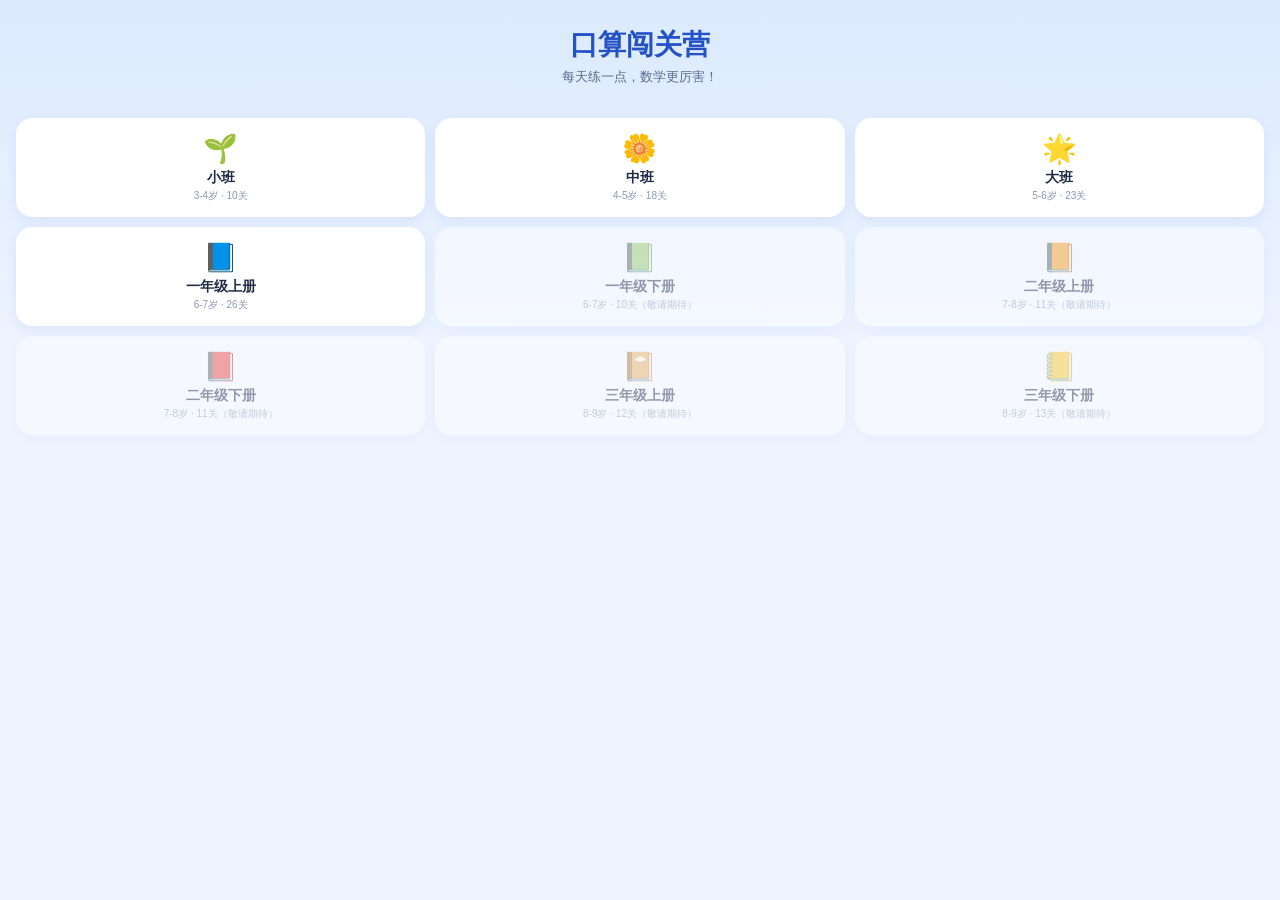
==== 口算闯关营-index.html @ b4d4fe3d "Add files via upload" ====
<!DOCTYPE html>
<html lang="zh-CN">
<head>
<meta charset="UTF-8">
<meta name="viewport" content="width=device-width, initial-scale=1.0, viewport-fit=cover, maximum-scale=1.0, user-scalable=no">
<title>口算闯关营</title>
<style>
* { box-sizing: border-box; margin: 0; padding: 0; -webkit-tap-highlight-color: transparent; }
html, body { height: 100%; font-family: -apple-system,"PingFang SC","Microsoft YaHei",sans-serif; background:#eef4ff; color:#1f2a44; overscroll-behavior:none; }
button { font-family: inherit; border: none; cursor: pointer; }
.screen { height: 100vh; height: 100dvh; width: 100%; overflow: hidden; }

/* ===== 首页 ===== */
.home-wrap { height:100%; display:flex; flex-direction:column; padding:20px 16px; background:linear-gradient(180deg,#dbeafe,#eef4ff 40%); overflow-y:auto; }
.home-title { font-size:28px; font-weight:800; color:#2451c4; text-align:center; margin-top:6px; }
.home-sub { font-size:13px; color:#5a6b8c; text-align:center; margin:4px 0 6px; }
.streak-display { text-align:center; font-size:13px; color:#ff7a00; font-weight:700; min-height:18px; margin-bottom:8px; }
.stage-list { display:grid; grid-template-columns: repeat(3,1fr); gap:10px; }
.stage-card { background:#fff; border-radius:16px; padding:14px 6px; text-align:center; box-shadow:0 4px 12px rgba(36,81,196,.08); }
.stage-card.soon { opacity:.45; }
.stage-icon { font-size:28px; }
.stage-name { font-size:14px; font-weight:700; margin-top:4px; }
.stage-sub { font-size:10px; color:#8b98b3; margin-top:2px; }

/* ===== 顶栏 ===== */
.topbar { height:56px; display:flex; align-items:center; justify-content:space-between; padding:max(10px,env(safe-area-inset-top)) 14px 0 14px; background:#fff; border-bottom:1px solid #e6ecf9; flex-shrink:0; }
.back-btn { background:none; font-size:15px; color:#2451c4; font-weight:600; }
.topbar-title { font-size:15px; font-weight:700; }

/* ===== 地图 ===== */
.map-scroll { height:calc(100% - 56px); overflow-y:auto; padding:14px; }
.level-node { display:flex; align-items:center; gap:12px; background:#fff; border-radius:14px; padding:12px 14px; margin-bottom:9px; box-shadow:0 2px 8px rgba(36,81,196,.06); }
.level-node.locked { opacity:.5; }
.level-node.current { border:2px solid #4f7dfb; }
.level-badge { width:38px; height:38px; border-radius:50%; display:flex; align-items:center; justify-content:center; font-weight:800; color:#fff; flex-shrink:0; font-size:14px; }
.level-badge.done { background:#ffb300; }
.level-badge.current { background:#4f7dfb; }
.level-badge.locked { background:#b7c2da; }
.level-info-name { font-size:14px; font-weight:700; }
.level-info-sub { font-size:11px; color:#8b98b3; margin-top:2px; }

/* ===== 答题页 ===== */
.answer-page { height:100%; display:flex; flex-direction:column; }
.answer-topbar { height:auto; min-height:56px; padding-bottom:6px; flex-direction:column; align-items:stretch; gap:3px; position:relative; }
.topbar-mid { display:flex; justify-content:space-between; align-items:center; }
.topbar-stats { display:flex; gap:10px; font-size:12px; font-weight:700; }
.dot-green { color:#16a34a; } .dot-red { color:#dc2626; }
.timer { position:absolute; right:14px; top:max(10px,env(safe-area-inset-top)); font-size:12px; font-weight:700; color:#2451c4; background:#eef4ff; padding:4px 9px; border-radius:10px; }

.question-area { flex:1; min-height:0; display:flex; align-items:center; justify-content:center; padding:6px 16px; position:relative; }
.question-card { width:100%; max-width:420px; background:#fff; border-radius:20px; box-shadow:0 8px 24px rgba(36,81,196,.1); display:flex; align-items:center; justify-content:center; font-size:clamp(24px,7vw,42px); font-weight:800; letter-spacing:1px; padding:clamp(10px,4vh,26px) 12px; text-align:center; min-height:70px; }
.question-card.correct { background:#e8fbe9; }
.question-card.wrong { background:#fdecec; }

.speak-btn { flex-shrink:0; margin:0 auto 4px; display:block; background:#eef4ff; color:#2451c4; font-size:13px; font-weight:600; padding:6px 16px; border-radius:20px; }

/* 数字键盘块：答案显示框 + 键盘 */
#arith-block { flex-shrink:0; display:flex; flex-direction:column; }
.answer-display { flex-shrink:0; margin:0 16px 6px; min-height:38px; background:#fff; border-radius:12px; display:flex; align-items:center; justify-content:center; font-size:22px; font-weight:700; border:2px solid #4f7dfb; }
.answer-display.placeholder { color:#b7c2da; font-size:15px; font-weight:500; border-color:#e6ecf9; }
.keypad { display:grid; grid-template-columns:repeat(3,1fr); gap:6px; padding:6px 12px max(8px,env(safe-area-inset-bottom)); }
.keypad button { height:clamp(38px,6.5vh,52px); border-radius:12px; background:#fff; font-size:19px; font-weight:700; box-shadow:0 2px 6px rgba(36,81,196,.08); }
.keypad .key-func { background:#fff1f1; color:#dc2626; font-size:14px; }
.keypad .key-confirm { grid-column:span 3; background:linear-gradient(135deg,#4f7dfb,#2451c4); color:#fff; font-size:17px; }

/* 选择题块 */
#choice-block { flex-shrink:0; display:none; grid-template-columns:repeat(2,1fr); gap:10px; padding:8px 16px max(14px,env(safe-area-inset-bottom)); }
.choice-opt { min-height:64px; border-radius:16px; background:#fff; font-size:22px; font-weight:700; box-shadow:0 3px 10px rgba(36,81,196,.1); padding:8px; }
.choice-opt:disabled { opacity:.85; }
.choice-opt.opt-correct { background:#dcfce7; border:2px solid #16a34a; }
.choice-opt.opt-wrong { background:#fee2e2; border:2px solid #dc2626; }

/* 幼儿园模式：更轻松可爱的配色 */
body.kg-mode .question-card { background:#fffdf5; }
body.kg-mode .choice-opt { border-radius:20px; }

/* 连击称号浮层 */
.combo-badge { position:absolute; left:50%; top:14%; transform:translate(-50%,0) scale(.6); display:flex; align-items:center; gap:8px; padding:10px 20px; border-radius:999px; font-weight:800; color:#fff; font-size:18px; opacity:0; pointer-events:none; animation:badgePop 1.4s ease forwards; box-shadow:0 8px 24px rgba(0,0,0,.2); z-index:5; }
@keyframes badgePop { 0%{opacity:0;transform:translate(-50%,10px) scale(.5);} 15%{opacity:1;transform:translate(-50%,0) scale(1.1);} 25%{transform:translate(-50%,0) scale(1);} 80%{opacity:1;} 100%{opacity:0;transform:translate(-50%,-10px) scale(.9);} }
.badge-lv1{background:linear-gradient(135deg,#ff9966,#ff5e3a);}
.badge-lv2{background:linear-gradient(135deg,#ffd166,#ff9f1c);box-shadow:0 0 24px rgba(255,159,28,.5);}
.badge-lv3{background:linear-gradient(135deg,#9d6bff,#5b3df0);}
.badge-lv4{background:linear-gradient(135deg,#ffd700,#2451c4);box-shadow:0 0 30px rgba(255,215,0,.6);}
.badge-lv5{background:linear-gradient(135deg,#ff3d81,#ffb300);box-shadow:0 0 40px rgba(255,61,129,.7);}

/* ===== 结算页 ===== */
.settlement-wrap { height:100%; overflow-y:auto; display:flex; flex-direction:column; align-items:center; padding:36px 20px max(20px,env(safe-area-inset-bottom)); text-align:center; gap:12px; }
.settle-emoji { font-size:56px; }
.settle-title { font-size:24px; font-weight:800; color:#16a34a; }
.settle-title.fail { color:#dc2626; }
.settle-stats { display:flex; gap:12px; width:100%; max-width:380px; margin:8px 0; justify-content:center; }
.stat-box { flex:1; border-radius:16px; padding:14px 8px; max-width:180px; }
.stat-green{background:#e8fbe9;} .stat-blue{background:#eaf1ff;}
.stat-num{font-size:24px;font-weight:800;}
.stat-green .stat-num{color:#16a34a;} .stat-blue .stat-num{color:#2451c4;}
.stat-label{font-size:11px;color:#8b98b3;margin-top:3px;}
#stat-stars { font-size:34px; color:#ffb300; }
.settle-titles-label{font-size:13px;color:#8b98b3;}
.settle-titles{display:flex;flex-wrap:wrap;gap:8px;justify-content:center;max-width:400px;}
.settle-titles .pill{display:flex;align-items:center;gap:6px;padding:8px 16px;border-radius:999px;color:#fff;font-weight:700;font-size:13px;}
.btn-primary{background:linear-gradient(135deg,#4f7dfb,#2451c4);color:#fff;font-size:16px;font-weight:700;padding:15px 26px;border-radius:16px;box-shadow:0 6px 16px rgba(36,81,196,.3);}
.btn-primary.big{width:100%;max-width:340px;}
.btn-secondary{background:#fff;color:#2451c4;border:1.5px solid #cfdcff;font-size:14px;font-weight:600;padding:11px 18px;border-radius:14px;flex:1;}
.settle-secondary{display:flex;gap:10px;width:100%;max-width:340px;margin-top:2px;}
</style>
</head>
<body>

<!-- 首页 -->
<div id="screen-home" class="screen">
  <div class="home-wrap">
    <h1 class="home-title">口算闯关营</h1>
    <p class="home-sub">每天练一点，数学更厉害！</p>
    <div class="streak-display" id="streak-display"></div>
    <div class="stage-list" id="stage-list"></div>
  </div>
</div>

<!-- 地图页 -->
<div id="screen-map" class="screen" style="display:none;">
  <div class="topbar">
    <button class="back-btn" onclick="goHome()">← 返回</button>
    <div class="topbar-title" id="map-stage-title">地图</div>
    <div style="width:44px;"></div>
  </div>
  <div class="map-scroll" id="map-list"></div>
</div>

<!-- 答题页 -->
<div id="screen-answer" class="screen" style="display:none;">
  <div class="answer-page">
    <div class="topbar answer-topbar">
      <button class="back-btn" id="back-btn-answer">← 返回</button>
      <div class="topbar-mid">
        <div class="topbar-title" id="level-title">关卡</div>
        <div class="topbar-stats" id="elem-hud">
          <span id="qindex">第1题</span>
          <span class="dot-green" id="correct-count">🟢0</span>
          <span class="dot-red" id="wrong-count">🔴0</span>
        </div>
        <div class="topbar-stats" id="kg-hud" style="display:none;"><span id="qindex-kg"></span></div>
      </div>
      <div class="timer" id="timer">10:00</div>
    </div>

    <div class="question-area">
      <div class="question-card" id="question-card"></div>
      <div id="combo-badge-layer"></div>
    </div>

    <button class="speak-btn" onclick="manualSpeak()">🔊 再读一遍</button>

    <div id="arith-block">
      <div class="answer-display placeholder" id="answer-display">请输入答案</div>
      <div class="keypad">
        <button onclick="keypadInput('1')">1</button><button onclick="keypadInput('2')">2</button><button onclick="keypadInput('3')">3</button>
        <button onclick="keypadInput('4')">4</button><button onclick="keypadInput('5')">5</button><button onclick="keypadInput('6')">6</button>
        <button onclick="keypadInput('7')">7</button><button onclick="keypadInput('8')">8</button><button onclick="keypadInput('9')">9</button>
        <button class="key-func" onclick="keypadClear()">清除</button><button onclick="keypadInput('0')">0</button><button class="key-func" onclick="keypadDelete()">删除</button>
        <button class="key-confirm" onclick="keypadConfirm()">确定</button>
      </div>
    </div>

    <div id="choice-block"></div>
  </div>
</div>

<!-- 结算页 -->
<div id="screen-settlement" class="screen" style="display:none;">
  <div class="settlement-wrap">
    <div class="settle-emoji" id="settle-emoji">🎉</div>
    <div class="settle-title" id="settle-title">闯关成功！</div>
    <div class="settle-stats">
      <div class="stat-box stat-green" id="stat-correct-wrap">
        <div class="stat-num" id="stat-correct">-</div>
        <div class="stat-label">首轮正确</div>
      </div>
      <div class="stat-box stat-green" id="stat-stars-wrap" style="display:none;">
        <div id="stat-stars">★★★</div>
        <div class="stat-label">本关评价</div>
      </div>
      <div class="stat-box stat-blue">
        <div class="stat-num" id="stat-time">00:00</div>
        <div class="stat-label">用时</div>
      </div>
    </div>
    <div class="settle-titles-label" id="titles-label">🎖 本关评级</div>
    <div class="settle-titles" id="settle-titles"></div>
    <button class="btn-primary big" id="btn-next-level" onclick="challengeNext()">挑战下一关</button>
    <div class="settle-secondary">
      <button class="btn-secondary" onclick="goToCurrentMap()">返回地图</button>
      <button class="btn-secondary" onclick="retryLevel()">再玩一次</button>
    </div>
  </div>
</div>

<!-- 失败页 -->
<div id="screen-failed" class="screen" style="display:none;">
  <div class="settlement-wrap">
    <div class="settle-emoji">😅</div>
    <div class="settle-title fail">挑战失败，再来一次吧！</div>
    <button class="btn-primary big" onclick="retryLevel()">重新挑战</button>
    <div class="settle-secondary">
      <button class="btn-secondary" onclick="goToCurrentMap()">返回地图</button>
    </div>
  </div>
</div>

<script>
// ===== 通用工具 =====
function shuffle(arr) {
  const a = arr.slice();
  for (let i = a.length - 1; i > 0; i--) {
    const j = Math.floor(Math.random() * (i + 1));
    [a[i], a[j]] = [a[j], a[i]];
  }
  return a;
}
function pick(pool, n) { return shuffle(pool).slice(0, Math.min(n, pool.length)); }
function randInt(min, max) { return Math.floor(Math.random() * (max - min + 1)) + min; }

// ===== 算术题生成（数字键盘类） =====
function numText(n) { return String(n); }

function makeArith(a, op, b, answer) {
  const opWord = op === '+' ? '加' : '减';
  return {
    type: 'arith',
    expression: `${a} ${op} ${b} = ?`,
    answer,
    speechText: `${numText(a)}${opWord}${numText(b)}等于多少`
  };
}

function genAddPool(max, opts = {}) {
  const { noCarry = false, mustCarry = false, minSum = 0, minA = 0 } = opts;
  const pool = [];
  for (let a = minA; a <= max; a++) {
    for (let b = 0; b <= max; b++) {
      const sum = a + b;
      if (sum > max) continue;
      if (sum < minSum) continue;
      if (noCarry && (a % 10 + b % 10) >= 10) continue;
      if (mustCarry && (a % 10 + b % 10) < 10) continue;
      if (a === 0 && b === 0) continue;
      pool.push(makeArith(a, '+', b, sum));
    }
  }
  return pool;
}
function genSubPool(max, opts = {}) {
  const { noBorrow = null, minA = 0 } = opts;
  const pool = [];
  for (let a = minA; a <= max; a++) {
    for (let b = 0; b <= a; b++) {
      const diff = a - b;
      if (noBorrow === true && (a % 10) < (b % 10)) continue;
      if (noBorrow === false && (a % 10) >= (b % 10)) continue;
      if (a === 0 && b === 0) continue;
      pool.push(makeArith(a, '-', b, diff));
    }
  }
  return pool;
}
function genMixPool(max, opts = {}) {
  return shuffle([...genAddPool(max, opts), ...genSubPool(max, opts)]);
}
// 生成一个"取N题"的关卡内容函数（返回array，供 getLevelContent 调用）
function arithLevel(poolFn, count) {
  return () => pick(poolFn(), count);
}

// ===== 选择题生成（点选/选择题类，幼儿园及部分小学概念题共用） =====
// option: { label(展示文字/emoji), correct(bool), size(可选，用于大小/高矮对比的字号) }
function makeChoice(promptText, speechText, options) {
  return { type: 'choice', promptText, speechText, options: shuffle(options) };
}

function starsStr(n) { return '⭐'.repeat(n); }
function applesStr(n) { return '🍎'.repeat(n); }

window.KS = { shuffle, pick, randInt, makeArith, genAddPool, genSubPool, genMixPool, arithLevel, makeChoice, starsStr, applesStr };


// ===== 幼儿园阶段关卡内容 =====
(function () {
  const { makeChoice, starsStr, applesStr, randInt, arithLevel, genAddPool, genSubPool, genMixPool, shuffle, pick } = window.KS;

  // ---------- 小班 10关 ----------
  const XIAOBAN = [
    { name: '形状小侦探', content: () => [
      makeChoice('请找出圆形', '请找出圆形', [{label:'⚪',correct:true},{label:'⬜'},{label:'🔺'}]),
      makeChoice('请找出方形', '请找出方形', [{label:'🔺'},{label:'⬜',correct:true},{label:'⚪'}]),
      makeChoice('请找出三角形', '请找出三角形', [{label:'⬜'},{label:'⚪'},{label:'🔺',correct:true}]),
      makeChoice('请找出圆形', '请找出圆形', [{label:'🔺'},{label:'⚪',correct:true},{label:'⬜'}]),
      makeChoice('请找出方形', '请找出方形', [{label:'⚪'},{label:'🔺'},{label:'⬜',correct:true}]),
    ]},
    { name: '大小比一比', content: () => [
      makeChoice('哪个更大呀', '哪个更大呀', [{label:'🍎',size:64,correct:true},{label:'🍎',size:26}]),
      makeChoice('哪个更小呀', '哪个更小呀', [{label:'🍉',size:60},{label:'🍉',size:24,correct:true}]),
      makeChoice('哪个更大呀', '哪个更大呀', [{label:'⚽',size:30},{label:'⚽',size:68,correct:true}]),
      makeChoice('哪个更小呀', '哪个更小呀', [{label:'🐟',size:22,correct:true},{label:'🐟',size:58}]),
    ]},
    { name: '谁多谁少', content: () => [
      makeChoice('哪边星星更多', '哪边星星更多', [{label:starsStr(2)},{label:starsStr(5),correct:true}]),
      makeChoice('哪边苹果更少', '哪边苹果更少', [{label:applesStr(4)},{label:applesStr(1),correct:true}]),
      makeChoice('哪边星星更多', '哪边星星更多', [{label:starsStr(6),correct:true},{label:starsStr(3)}]),
      makeChoice('哪边苹果更少', '哪边苹果更少', [{label:applesStr(2),correct:true},{label:applesStr(5)}]),
    ]},
    { name: '高矮排排队', content: () => [
      makeChoice('谁更高呀', '谁更高呀', [{label:'🌳',size:70,correct:true},{label:'🌳',size:26}]),
      makeChoice('谁更矮呀', '谁更矮呀', [{label:'🕯',size:60},{label:'🕯',size:22,correct:true}]),
      makeChoice('谁更高呀', '谁更高呀', [{label:'🦒',size:28},{label:'🦒',size:66,correct:true}]),
    ]},
    { name: '数数小能手', content: () => [1,2,3,4,5].map(n =>
      makeChoice(`数一数：${starsStr(n)}`, '数一数，一共有几个星星', shuffle([
        {label:String(n),correct:true},
        {label:String(Math.max(1,n-1))},
        {label:String(Math.min(5,n+1))}
      ]))
    )},
    { name: '数字宝宝找朋友', content: () => [1,2,3,4,5].map(n =>
      makeChoice(`请选出${n}个苹果`, `请选出${n}个苹果`, shuffle([
        {label:applesStr(n),correct:true},
        {label:applesStr(Math.max(1,n-1))},
        {label:applesStr(Math.min(5,n+1))}
      ]))
    )},
    { name: '数字捉迷藏', content: () => [1,2,3,4,5].map(n =>
      makeChoice(`${starsStr(n)} 这是数字几`, `一共这么多星星，这是数字几`, shuffle([
        {label:String(n),correct:true},
        {label:String(Math.max(1,n-1))},
        {label:String(Math.min(5,n+1))}
      ]))
    )},
    { name: '数字小火车', content: () => [
      makeChoice('1，2，（ ），4', '1、2、空格、4，空格应该填几', [{label:'3',correct:true},{label:'5'},{label:'1'}]),
      makeChoice('（ ），2，3，4', '空格、2、3、4，空格应该填几', [{label:'5'},{label:'1',correct:true},{label:'3'}]),
      makeChoice('2，3，（ ），5', '2、3、空格、5，空格应该填几', [{label:'4',correct:true},{label:'6'},{label:'2'}]),
    ]},
    { name: '一个和许多', content: () => [
      makeChoice(`${applesStr(1)} 这是一个还是许多`, '这是一个还是许多', [{label:'一个',correct:true},{label:'许多'}]),
      makeChoice(`${applesStr(6)} 这是一个还是许多`, '这是一个还是许多', [{label:'一个'},{label:'许多',correct:true}]),
      makeChoice(`${starsStr(1)} 这是一个还是许多`, '这是一个还是许多', [{label:'一个',correct:true},{label:'许多'}]),
      makeChoice(`${starsStr(7)} 这是一个还是许多`, '这是一个还是许多', [{label:'一个'},{label:'许多',correct:true}]),
    ]},
    { name: '综合复习', content: () => {
      const all = [
        ...XIAOBAN[0].content(), ...XIAOBAN[2].content(), ...XIAOBAN[4].content(),
        ...XIAOBAN[6].content(), ...XIAOBAN[8].content()
      ];
      return pick(all, 8);
    }},
  ];

  // ---------- 中班 15+3=18关 ----------
  const ZHONGBAN = [
    { name: '数数小明星', content: () => [6,7,8,9,10].map(n =>
      makeChoice(`数一数：${starsStr(n)}`, '数一数，一共有几个星星', shuffle([
        {label:String(n),correct:true},{label:String(n-2)},{label:String(Math.min(10,n+2))}
      ]))
    )},
    { name: '数字配送员', content: () => [6,7,8,9,10].map(n =>
      makeChoice(`请选出${n}个苹果`, `请选出${n}个苹果`, shuffle([
        {label:applesStr(n),correct:true},{label:applesStr(n-2)},{label:applesStr(Math.min(10,n+2))}
      ]))
    )},
    { name: '数字好朋友', content: () => [6,7,8,9,10].map(n =>
      makeChoice(`${starsStr(n)} 这是数字几`, '一共这么多，这是数字几', shuffle([
        {label:String(n),correct:true},{label:String(n-1)},{label:String(Math.min(10,n+1))}
      ]))
    )},
    { name: '谁最多', content: () => [
      makeChoice('哪组最多', '哪组最多', [{label:starsStr(4)},{label:starsStr(9),correct:true},{label:starsStr(6)}]),
      makeChoice('哪组最少', '哪组最少', [{label:starsStr(8)},{label:starsStr(3),correct:true},{label:starsStr(5)}]),
      makeChoice('哪组最多', '哪组最多', [{label:applesStr(7)},{label:applesStr(2)},{label:applesStr(10),correct:true}]),
    ]},
    { name: '数字排排坐', content: () => [
      makeChoice('5，6，（ ），8', '5、6、空格、8，填几', [{label:'7',correct:true},{label:'9'},{label:'4'}]),
      makeChoice('（ ），8，9，10', '空格、8、9、10，填几', [{label:'11'},{label:'7',correct:true},{label:'6'}]),
      makeChoice('7，（ ），9，10', '7、空格、9、10，填几', [{label:'8',correct:true},{label:'6'},{label:'11'}]),
    ]},
    { name: '变来变去都一样', content: () => [
      makeChoice(`${starsStr(5)} 换个排法还是这样：⭐⭐ ⭐⭐⭐ 一共还是几个`, '不管怎么摆，一共还是几个', [{label:'5',correct:true},{label:'4'},{label:'6'}]),
      makeChoice('5个苹果分成两堆，2个和3个，一共还是几个', '5个苹果分成两堆，一共还是几个', [{label:'5',correct:true},{label:'6'},{label:'4'}]),
    ]},
    { name: '数字分分乐', content: () => [
      makeChoice('10可以分成6和几', '10可以分成6和几', [{label:'4',correct:true},{label:'5'},{label:'3'}]),
      makeChoice('10可以分成3和几', '10可以分成3和几', [{label:'6'},{label:'7',correct:true},{label:'8'}]),
      makeChoice('8可以分成5和几', '8可以分成5和几', [{label:'3',correct:true},{label:'4'},{label:'2'}]),
      makeChoice('9可以分成4和几', '9可以分成4和几', [{label:'6'},{label:'5',correct:true},{label:'4'}]),
    ]},
    { name: '排队小达人', content: () => [
      makeChoice('🐰🐱🐶🐷🐭 小猫排第几', '排队里，小猫排第几', [{label:'第1个'},{label:'第2个',correct:true},{label:'第3个'}]),
      makeChoice('🐰🐱🐶🐷🐭 小狗排第几', '排队里，小狗排第几', [{label:'第2个'},{label:'第4个'},{label:'第3个',correct:true}]),
    ]},
    { name: '规律小侦探', content: () => [
      makeChoice('🔴🔵🔴🔵（ ）下一个是什么', 'ABAB规律，下一个是什么', [{label:'🔴',correct:true},{label:'🔵'}]),
      makeChoice('⭐🌙⭐🌙（ ）下一个是什么', 'ABAB规律，下一个是什么', [{label:'⭐'},{label:'🌙',correct:true}]),
      makeChoice('🍎🍌🍎🍌（ ）下一个是什么', 'ABAB规律，下一个是什么', [{label:'🍎',correct:true},{label:'🍌'}]),
    ]},
    { name: '方位小探险', content: () => [
      makeChoice('🐦在树的上面还是下面', '小鸟在树的上面还是下面', [{label:'上面',correct:true},{label:'下面'}]),
      makeChoice('🐰在洞的里面还是外面', '兔子在洞的里面还是外面', [{label:'里面',correct:true},{label:'外面'}]),
    ]},
    { name: '数字在哪里', content: () => [
      makeChoice('生活中哪里能看到数字', '生活中哪里能看到数字', [{label:'🕐时钟',correct:true},{label:'🌳大树'}]),
      makeChoice('生活中哪里能看到数字', '生活中哪里能看到数字', [{label:'🌸小花'},{label:'💰钱',correct:true}]),
    ]},
    { name: '分类小管家', content: () => [
      makeChoice('🍎🍌🍎 哪种水果更多', '哪种水果更多', [{label:'苹果',correct:true},{label:'香蕉'}]),
      makeChoice('🔴🔵🔴🔴 哪种颜色更多', '哪种颜色更多', [{label:'红色',correct:true},{label:'蓝色'}]),
    ]},
    { name: '合在一起是多少', content: () => [1,2,3].map(() => {
      const a = randInt(1,3), b = randInt(1,2);
      return makeChoice(`${applesStr(a)} 和 ${applesStr(b)} 合起来是几个`, `${a}和${b}合起来是几个`, shuffle([
        {label:String(a+b),correct:true},{label:String(a+b+1)},{label:String(Math.max(1,a+b-1))}
      ]));
    })},
    { name: '还剩几个', content: () => [1,2,3].map(() => {
      const a = randInt(3,5), b = randInt(1,a-1);
      return makeChoice(`原来有${a}个，吃了${b}个，还剩几个`, `原来有${a}个，吃了${b}个，还剩几个`, shuffle([
        {label:String(a-b),correct:true},{label:String(a-b+1)},{label:String(Math.max(0,a-b-1))}
      ]));
    })},
    { name: '综合复习', content: () => pick([
        ...ZHONGBAN[0].content(), ...ZHONGBAN[3].content(), ...ZHONGBAN[6].content(),
        ...ZHONGBAN[9].content(), ...ZHONGBAN[12].content()
      ], 8)
    },
    // 新增3关：10以内加减法与综合
    { name: '加法小旅程', content: arithLevel(() => genAddPool(10), 10) },
    { name: '减法小旅程', content: arithLevel(() => genSubPool(10), 10) },
    { name: '加减大集合', content: arithLevel(() => genMixPool(10), 10) },
  ];

  // ---------- 大班 16+7=23关 ----------
  const DABAN = [
    { name: '数数大挑战', content: () => [12,15,18,20].map(n =>
      makeChoice(`从1数到${n}，最后一个数是几`, `从1数到${n}，最后一个数是几`, [{label:String(n),correct:true},{label:String(n-1)},{label:String(n+1)}])
    )},
    { name: '11-20好朋友', content: () => shuffle(Array.from({length:10},(_,i)=>i+11)).slice(0,6).map(n =>
      makeChoice(`这是数字几：${n}`, `这是数字几`, [{label:String(n),correct:true},{label:String(n-1)},{label:String(n+1)}])
    )},
    { name: '加法小高手', content: arithLevel(() => genAddPool(10), 12) },
    { name: '减法小高手', content: arithLevel(() => genSubPool(10), 12) },
    { name: '加减大闯关', content: arithLevel(() => genMixPool(10), 15) },
    { name: '数字分合大挑战', content: () => [
      makeChoice('10可以分成7和几', '10可以分成7和几', [{label:'2'},{label:'3',correct:true},{label:'4'}]),
      makeChoice('10可以分成4和几', '10可以分成4和几', [{label:'6',correct:true},{label:'5'},{label:'7'}]),
      makeChoice('9可以分成2和几', '9可以分成2和几', [{label:'6'},{label:'7',correct:true},{label:'8'}]),
      makeChoice('8可以分成3和几', '8可以分成3和几', [{label:'5',correct:true},{label:'4'},{label:'6'}]),
    ]},
    { name: '加法小进阶', content: arithLevel(() => genAddPool(20, {noCarry:true, minSum:11}), 15) },
    { name: '减法小进阶', content: arithLevel(() => genSubPool(20, {noBorrow:true, minA:11}), 15) },
    { name: '单双数大冒险', content: () => shuffle(Array.from({length:10},(_,i)=>i+1)).slice(0,6).map(n =>
      makeChoice(`${n}是单数还是双数`, `${n}是单数还是双数`, [{label:'单数',correct: n%2===1},{label:'双数',correct: n%2===0}])
    )},
    { name: '规律大师', content: () => [
      makeChoice('🔴🔵🟡🔴🔵🟡（ ）下一个是什么', 'ABC规律，下一个是什么', [{label:'🔴',correct:true},{label:'🔵'},{label:'🟡'}]),
      makeChoice('1，2，3，（ ），5', '递增规律，空格填几', [{label:'4',correct:true},{label:'6'},{label:'3'}]),
      makeChoice('2，4，6，（ ）', '递增规律(每次+2)，空格填几', [{label:'7'},{label:'8',correct:true},{label:'9'}]),
    ]},
    { name: '立体图形王国', content: () => [
      makeChoice('哪个是球体', '哪个是球体', [{label:'⚽',correct:true},{label:'📦'},{label:'🧊'}]),
      makeChoice('哪个是正方体', '哪个是正方体', [{label:'⚽'},{label:'🎲',correct:true},{label:'🥫'}]),
      makeChoice('哪个是圆柱体', '哪个是圆柱体', [{label:'🥫',correct:true},{label:'🎲'},{label:'⚽'}]),
    ]},
    { name: '时间小主人', content: () => [
      makeChoice('时针指8分针指12，是几点', '时针指着8，分针指着12，是几点', [{label:'8点',correct:true},{label:'12点'},{label:'8点半'}]),
      makeChoice('时针指3分针指12，是几点', '时针指着3，分针指着12，是几点', [{label:'12点'},{label:'3点',correct:true},{label:'9点'}]),
      makeChoice('时针指6分针指12，是几点', '时针指着6，分针指着12，是几点', [{label:'6点',correct:true},{label:'12点'},{label:'9点'}]),
    ]},
    { name: '小小采购员', content: () => [
      makeChoice('买1元的东西，应该用哪张钱', '买1元的东西，应该用哪张钱', [{label:'1元',correct:true},{label:'5元'},{label:'10元'}]),
      makeChoice('买5元的东西，应该用哪张钱', '买5元的东西，应该用哪张钱', [{label:'1元'},{label:'5元',correct:true},{label:'10元'}]),
      makeChoice('两张1元合起来是多少钱', '两张1元合起来是多少钱', [{label:'1元'},{label:'2元',correct:true},{label:'10元'}]),
    ]},
    { name: '看图列式', content: () => [
      makeChoice(`${applesStr(3)}和${applesStr(2)}合起来，用什么算式`, '3个苹果和2个苹果合起来，用什么算式', [{label:'3+2',correct:true},{label:'3-2'},{label:'2-3'}]),
      makeChoice(`${applesStr(5)}吃掉2个，用什么算式`, '5个苹果吃掉2个，用什么算式', [{label:'5+2'},{label:'5-2',correct:true},{label:'2-5'}]),
    ]},
    { name: '生活数学家', content: () => [
      makeChoice('小明有5支笔，送给小红2支，还剩几支', '小明有5支笔，送给小红2支，还剩几支', [{label:'3支',correct:true},{label:'7支'},{label:'2支'}]),
      makeChoice('小红有3颗糖，妈妈又给了2颗，一共几颗', '小红有3颗糖，妈妈又给了2颗，一共几颗', [{label:'5颗',correct:true},{label:'1颗'},{label:'6颗'}]),
    ]},
    { name: '大班数学小状元', content: () => pick([
        ...DABAN[2].content(), ...DABAN[3].content(), ...DABAN[6].content(), ...DABAN[7].content(),
        ...DABAN[9].content(), ...DABAN[13].content()
      ], 10)
    },
    // 新增7关
    { name: '20以内加法闯关', content: arithLevel(() => genAddPool(20, {minSum:11}), 15) },
    { name: '20以内减法闯关', content: arithLevel(() => genSubPool(20, {minA:11}), 15) },
    { name: '20以内综合挑战', content: arithLevel(() => genMixPool(20, {minA:11}), 15) },
    { name: '30以内加法闯关', content: arithLevel(() => genAddPool(30, {minSum:21}), 15) },
    { name: '30以内减法闯关', content: arithLevel(() => genSubPool(30, {minA:21}), 15) },
    { name: '30以内综合挑战', content: arithLevel(() => genMixPool(30, {minA:21}), 15) },
    { name: '大班算术小状元', content: arithLevel(() => genMixPool(30), 18) },
  ];

  window.KS_KG_CONTENT = { XIAOBAN, ZHONGBAN, DABAN };
})();


// ===== 一年级上册关卡内容（小学完整机制） =====
(function () {
  const { makeChoice, applesStr, randInt, arithLevel, genAddPool, genSubPool, genMixPool, shuffle, pick, makeArith } = window.KS;

  // 三数连加连减（简化：a+b+c 或 a-b-c，左到右计算）
  function make3(a, op1, b, op2, c) {
    const v1 = op1 === '+' ? a + b : a - b;
    const answer = op2 === '+' ? v1 + c : v1 - c;
    const w1 = op1 === '+' ? '加' : '减';
    const w2 = op2 === '+' ? '加' : '减';
    return {
      type: 'arith',
      expression: `${a} ${op1} ${b} ${op2} ${c} = ?`,
      answer,
      speechText: `${a}${w1}${b}${w2}${c}等于多少`
    };
  }
  function gen3Pool(max, ops) {
    const pool = [];
    for (let a = 0; a <= max; a++) for (let b = 0; b <= max; b++) for (let c = 0; c <= max; c++) {
      for (const [op1, op2] of ops) {
        const v1 = op1 === '+' ? a + b : a - b;
        if (v1 < 0 || v1 > max) continue;
        const ans = op2 === '+' ? v1 + c : v1 - c;
        if (ans < 0 || ans > max) continue;
        if (a===0 && b===0 && c===0) continue;
        pool.push(make3(a, op1, b, op2, c));
      }
    }
    return pool;
  }

  const Y1S1 = [
    { name: '1-5的认识', content: () => [1,2,3,4,5].map(n =>
      makeChoice(`${applesStr(n)} 这是数字几`, '这是数字几', shuffle([
        {label:String(n),correct:true},{label:String(Math.max(1,n-1))},{label:String(Math.min(5,n+1))}
      ]))
    )},
    { name: '比大小', content: () => [[3,5],[7,2],[4,4],[8,6]].map(([a,b]) =>
      makeChoice(`${a} 和 ${b} 比，哪个符号对`, `${a}和${b}比大小，选哪个符号`, [
        {label:'>',correct: a>b},{label:'<',correct: a<b},{label:'=',correct: a===b}
      ])
    )},
    { name: '第几（序数）', content: () => [
      makeChoice('🐰🐱🐶🐷🐭 小狗排第几', '小狗排第几', [{label:'第3个',correct:true},{label:'第2个'},{label:'第4个'}]),
      makeChoice('🐰🐱🐶🐷🐭 从右数小猫排第几', '从右边数，小猫排第几', [{label:'第4个',correct:true},{label:'第2个'},{label:'第1个'}]),
    ]},
    { name: '分与合(2-5)', content: () => [
      makeChoice('4可以分成1和几', '4可以分成1和几', [{label:'3',correct:true},{label:'2'},{label:'4'}]),
      makeChoice('5可以分成2和几', '5可以分成2和几', [{label:'2'},{label:'3',correct:true},{label:'4'}]),
      makeChoice('3可以分成1和几', '3可以分成1和几', [{label:'2',correct:true},{label:'3'},{label:'1'}]),
    ]},
    { name: '5以内加法', content: arithLevel(() => genAddPool(5), 12) },
    { name: '5以内减法', content: arithLevel(() => genSubPool(5), 12) },
    { name: '0的认识', content: () => [
      makeChoice('盘子里一个苹果都没有，用数字几表示', '盘子里一个苹果都没有，用数字几表示', [{label:'0',correct:true},{label:'1'},{label:'2'}]),
      makeChoice('3-3等于几', '3减3等于几', [{label:'0',correct:true},{label:'3'},{label:'1'}]),
    ]},
    { name: '6-10的认识', content: () => [6,7,8,9,10].map(n =>
      makeChoice(`这是数字几：${n}`, '这是数字几', shuffle([
        {label:String(n),correct:true},{label:String(n-1)},{label:String(Math.min(10,n+1))}
      ]))
    )},
    { name: '6-10加减法', content: arithLevel(() => genMixPool(10, {minA:6}), 14) },
    { name: '10以内连加连减', content: arithLevel(() => gen3Pool(10, [['+','+'],['-','-']]), 12) },
    { name: '10以内加减混合', content: arithLevel(() => gen3Pool(10, [['+','-'],['-','+']]), 12) },
    { name: '11-20各数的认识', content: () => shuffle(Array.from({length:10},(_,i)=>i+11)).slice(0,6).map(n =>
      makeChoice(`这是数字几：${n}`, '这是数字几', [{label:String(n),correct:true},{label:String(n-1)},{label:String(n+1)}])
    )},
    { name: '20以内不进位加法', content: arithLevel(() => genAddPool(20, {noCarry:true, minSum:11}), 15) },
    { name: '20以内不退位减法', content: arithLevel(() => genSubPool(20, {noBorrow:true, minA:11}), 15) },
    { name: '认识钟表(整点)', content: () => [1,3,6,9,12].map(h =>
      makeChoice(`时针指${h}分针指12，是几点`, `时针指着${h}，分针指着12，是几点`, shuffle([
        {label:`${h}点`,correct:true},{label:`${h===12?1:h+1}点`},{label:'12点'}
      ]))
    )},
    { name: '20以内进位加法', content: arithLevel(() => genAddPool(20, {mustCarry:true}), 15) },
    { name: '综合复习', content: () => pick([
        ...genMixPool(20,{minA:6}).slice(0,20)
      ], 15)
    },
    // 新增9关
    { name: '加法进阶营', content: arithLevel(() => genAddPool(20, {minA:10, minSum:11}), 16) },
    { name: '减法进阶营', content: arithLevel(() => genSubPool(20, {minA:10}), 16) },
    { name: '进阶综合挑战', content: arithLevel(() => genMixPool(20, {minA:10}), 18) },
    { name: '加法再进阶', content: arithLevel(() => genAddPool(30, {minA:15, minSum:21}), 16) },
    { name: '减法再进阶', content: arithLevel(() => genSubPool(30, {minA:20}), 16) },
    { name: '综合再挑战', content: arithLevel(() => genMixPool(30, {minA:20}), 18) },
    { name: '加法大师营', content: arithLevel(() => genAddPool(50, {minA:25, minSum:31}), 18) },
    { name: '减法大师营', content: arithLevel(() => genSubPool(50, {minA:30}), 18) },
    { name: '一年级算术小达人', content: arithLevel(() => genMixPool(50, {minA:10}), 20) },
  ];

  window.KS_Y1S1_CONTENT = Y1S1;
})();


class SpeechQueue {
  constructor() { this.queue = []; this.speaking = false; this.currentUtteranceId = 0; }
  stopAll() {
    if ('speechSynthesis' in window) { try { window.speechSynthesis.cancel(); } catch (e) {} }
    this.queue = []; this.speaking = false; this.currentUtteranceId++;
  }
  enqueue(text, { rate = 1, pitch = 1, onEnd = null } = {}) {
    const id = this.currentUtteranceId;
    this.queue.push({ text, rate, pitch, onEnd, id });
    this._processNext();
  }
  speakImmediate(text, opts = {}) { this.stopAll(); this.enqueue(text, opts); }
  _processNext() {
    if (this.speaking) return;
    const item = this.queue.shift();
    if (!item) return;
    this.speaking = true;
    const myId = item.id;
    if (!('speechSynthesis' in window)) {
      this.speaking = false; if (item.onEnd) item.onEnd(); this._processNext(); return;
    }
    let utter;
    try {
      utter = new SpeechSynthesisUtterance(item.text);
      utter.lang = 'zh-CN'; utter.rate = item.rate; utter.pitch = item.pitch;
    } catch (e) {
      this.speaking = false; if (item.onEnd) item.onEnd(); this._processNext(); return;
    }
    const finish = () => {
      if (myId !== this.currentUtteranceId) return;
      this.speaking = false; if (item.onEnd) item.onEnd(); this._processNext();
    };
    utter.onend = finish; utter.onerror = finish;
    try { window.speechSynthesis.speak(utter); } catch (e) { finish(); }
  }
}
window.speechQueue = new SpeechQueue();

const ENCOURAGE_WORDS = ['太厉害了', '游刃有余', '无人能挡', '横扫千军', '神机妙算', '百战百胜'];
function randomEncourage() { return ENCOURAGE_WORDS[Math.floor(Math.random() * ENCOURAGE_WORDS.length)]; }

const COMBO_TITLES = [
  { threshold: 18, name: 'MVP连胜王', icon: '👑', cls: 'badge-lv5', rate: 1.3, pitch: 1.4 },
  { threshold: 15, name: '收割战神', icon: '🏆', cls: 'badge-lv4', rate: 1.25, pitch: 1.3 },
  { threshold: 10, name: '常胜将军', icon: '💎', cls: 'badge-lv3', rate: 1.15, pitch: 1.2 },
  { threshold: 5,  name: '五连绝世', icon: '⚡', cls: 'badge-lv2', rate: 1.1,  pitch: 1.1 },
  { threshold: 3,  name: '三连决胜', icon: '🔥', cls: 'badge-lv1', rate: 1.0,  pitch: 1.0 },
];
// 题量较少的关卡按比例缩放连击阈值（如题量只有10题左右）
function scaledComboTitles(questionCount) {
  if (questionCount >= 18) return COMBO_TITLES;
  const ratio = questionCount / 20;
  return COMBO_TITLES.map(t => ({ ...t, threshold: Math.max(2, Math.round(t.threshold * ratio)) }))
    .filter((t, i, arr) => arr.findIndex(x => x.threshold === t.threshold) === i)
    .sort((a,b) => b.threshold - a.threshold);
}

function checkComboTitle(streak, announcedMaxThreshold, titles) {
  for (const t of titles) { if (streak >= t.threshold && t.threshold > announcedMaxThreshold) return t; }
  return null;
}

function computeSettlementTitles({ firstRoundCorrect, firstRoundWrong, avgSeconds, maxComboReached }) {
  const total = firstRoundCorrect + firstRoundWrong;
  const accuracy = total > 0 ? firstRoundCorrect / total : 0;
  const titles = [];
  const isPerfect = firstRoundWrong === 0;
  const isUltimate = maxComboReached >= 10 && isPerfect && avgSeconds < 15;
  if (isUltimate) {
    titles.push({ name: '绝世无双王者', icon: '👑', cls: 'badge-lv5', desc: '速度、准确率、连答全部拉满，获得终极绝世无双王者' });
  } else {
    if (isPerfect) titles.push({ name: '最强王者', icon: '⭐', cls: 'badge-lv4', desc: '整关零失误完美通关，获得最强王者' });
    else if (accuracy >= 0.85) titles.push({ name: '暴击王者', icon: '💥', cls: 'badge-lv3', desc: '计算稳定性拉满，获得暴击王者' });
    if (avgSeconds < 30) titles.push({ name: '闪电王者', icon: '⚡', cls: 'badge-lv3', desc: '看题秒出答案，获得闪电王者' });
    else if (avgSeconds < 40) titles.push({ name: '疾行王者', icon: '💨', cls: 'badge-lv2', desc: '答题速度远超标准，获得疾行王者' });
  }
  return titles;
}
window.KS_TITLES = { randomEncourage, COMBO_TITLES, scaledComboTitles, checkComboTitle, computeSettlementTitles };


// ===== 阶段与关卡总表 =====
const STAGES = [
  { id: 'xiaoban', name: '小班', sub: '3-4岁', mode: 'kg', icon: '🌱', levels: window.KS_KG_CONTENT.XIAOBAN },
  { id: 'zhongban', name: '中班', sub: '4-5岁', mode: 'kg', icon: '🌼', levels: window.KS_KG_CONTENT.ZHONGBAN },
  { id: 'daban', name: '大班', sub: '5-6岁', mode: 'kg', icon: '🌟', levels: window.KS_KG_CONTENT.DABAN },
  { id: 'y1s1', name: '一年级上册', sub: '6-7岁', mode: 'elem', icon: '📘', levels: window.KS_Y1S1_CONTENT },
  { id: 'y1s2', name: '一年级下册', sub: '6-7岁', mode: 'elem', icon: '📗', levels: [], comingSoon: true, plannedCount: 10 },
  { id: 'y2s1', name: '二年级上册', sub: '7-8岁', mode: 'elem', icon: '📙', levels: [], comingSoon: true, plannedCount: 11 },
  { id: 'y2s2', name: '二年级下册', sub: '7-8岁', mode: 'elem', icon: '📕', levels: [], comingSoon: true, plannedCount: 11 },
  { id: 'y3s1', name: '三年级上册', sub: '8-9岁', mode: 'elem', icon: '📔', levels: [], comingSoon: true, plannedCount: 12 },
  { id: 'y3s2', name: '三年级下册', sub: '8-9岁', mode: 'elem', icon: '📒', levels: [], comingSoon: true, plannedCount: 13 },
];
function getStage(id) { return STAGES.find(s => s.id === id); }

// ===== 进度存储 =====
function loadProgress() { try { return JSON.parse(localStorage.getItem('ks_progress') || '{}'); } catch (e) { return {}; } }
function saveProgress(p) { localStorage.setItem('ks_progress', JSON.stringify(p)); }
function getStageProgress(stageId) {
  const p = loadProgress();
  if (!p[stageId]) p[stageId] = { maxUnlocked: 1, stars: {}, completed: [] };
  return p[stageId];
}
function saveStageProgress(stageId, sp) {
  const p = loadProgress(); p[stageId] = sp; saveProgress(p);
}

// ===== 打卡 =====
function markDailyCheckin() {
  const p = loadProgress();
  const today = new Date().toISOString().slice(0, 10);
  p.checkin = p.checkin || { lastDate: null, streak: 0 };
  if (p.checkin.lastDate === today) { saveProgress(p); return; }
  const yesterday = new Date(Date.now() - 86400000).toISOString().slice(0, 10);
  p.checkin.streak = (p.checkin.lastDate === yesterday) ? p.checkin.streak + 1 : 1;
  p.checkin.lastDate = today;
  saveProgress(p);
}
function getStreak() { const p = loadProgress(); return p.checkin ? p.checkin.streak : 0; }

// ===== 屏幕切换 =====
function showScreen(id) {
  document.querySelectorAll('.screen').forEach(el => el.style.display = 'none');
  document.getElementById(id).style.display = 'block';
}
function goHome() {
  window.speechQueue.stopAll();
  document.getElementById('streak-display').textContent = getStreak() > 0 ? `🔥连续学习${getStreak()}天` : '';
  renderStageList();
  showScreen('screen-home');
}
function renderStageList() {
  const wrap = document.getElementById('stage-list');
  wrap.innerHTML = '';
  STAGES.forEach(st => {
    const div = document.createElement('div');
    div.className = 'stage-card' + (st.comingSoon ? ' soon' : '');
    const count = st.comingSoon ? st.plannedCount : st.levels.length;
    div.innerHTML = `<div class="stage-icon">${st.icon}</div>
      <div class="stage-name">${st.name}</div>
      <div class="stage-sub">${st.sub} · ${count}关${st.comingSoon ? '（敬请期待）' : ''}</div>`;
    if (!st.comingSoon) div.onclick = () => goToMap(st.id);
    wrap.appendChild(div);
  });
}

// ===== 地图页 =====
let currentStageId = null;
function goToMap(stageId) {
  window.speechQueue.stopAll();
  currentStageId = stageId;
  const st = getStage(stageId);
  document.getElementById('map-stage-title').textContent = st.name + ' · 关卡地图';
  const sp = getStageProgress(stageId);
  const list = document.getElementById('map-list');
  list.innerHTML = '';
  st.levels.forEach((lv, idx) => {
    const num = idx + 1;
    const isDone = sp.completed.includes(num);
    const isLocked = num > sp.maxUnlocked;
    const isCurrent = num === sp.maxUnlocked && !isDone;
    const stars = sp.stars[num] || 0;
    const div = document.createElement('div');
    div.className = 'level-node ' + (isLocked ? 'locked' : isCurrent ? 'current' : '');
    const badgeContent = isDone ? '⭐' : isLocked ? '🔒' : num;
    const starDisplay = (st.mode === 'kg' && isDone) ? '★'.repeat(stars) + '☆'.repeat(3 - stars) : '';
    div.innerHTML = `
      <div class="level-badge ${isDone ? 'done' : isLocked ? 'locked' : 'current'}">${badgeContent}</div>
      <div class="level-info">
        <div class="level-info-name">第${num}关 · ${lv.name}</div>
        <div class="level-info-sub">${isLocked ? '完成前一关解锁' : isDone ? ('已通关 ' + starDisplay) : '当前可挑战'}</div>
      </div>`;
    if (!isLocked) div.onclick = () => startLevel(stageId, num);
    list.appendChild(div);
  });
  showScreen('screen-map');
}
function goToCurrentMap() { goToMap(currentStageId); }

// ===== 答题运行时状态 =====
let rt = null; // runtime state
let timerHandle = null;
const TIME_LIMIT = { short: 300, long: 600 };

function startLevel(stageId, levelNum) {
  window.speechQueue.stopAll();
  const st = getStage(stageId);
  const lvDef = st.levels[levelNum - 1];
  const questions = lvDef.content();
  const mode = st.mode;
  rt = {
    stageId, levelNum, mode, questions,
    phase: 'first', index: 0,
    correctCount: 0, wrongCount: 0, wrongQueue: [], retryIndex: 0, retryFailed: false,
    comboStreak: 0, announcedMaxThreshold: 0, overallBestThreshold: 0, maxComboReached: 0,
    currentInput: '', selectedChoice: null,
    startTime: Date.now(), questionStartTime: Date.now(), questionTimes: [],
    remainingSec: questions.length <= 12 ? TIME_LIMIT.short : TIME_LIMIT.long,
    comboTitles: window.KS_TITLES.scaledComboTitles(questions.length),
  };
  document.getElementById('level-title').textContent = `${st.name}·第${levelNum}关 ${lvDef.name}`;
  document.body.classList.toggle('kg-mode', mode === 'kg');
  document.getElementById('elem-hud').style.display = mode === 'elem' ? 'flex' : 'none';
  document.getElementById('kg-hud').style.display = mode === 'kg' ? 'flex' : 'none';
  document.getElementById('back-btn-answer').onclick = mode === 'elem' ? confirmExit : () => { clearInterval(timerHandle); goToCurrentMap(); };
  showScreen('screen-answer');
  if (mode === 'elem') startTimer(); else document.getElementById('timer').textContent = '';
  renderQuestion();
}

function startTimer() {
  clearInterval(timerHandle);
  timerHandle = setInterval(() => {
    if (!rt) return;
    rt.remainingSec--;
    updateTimerUI();
    if (rt.remainingSec <= 0) { clearInterval(timerHandle); onTimeout(); }
  }, 1000);
  updateTimerUI();
}
function updateTimerUI() {
  const m = Math.floor(rt.remainingSec / 60).toString().padStart(2, '0');
  const s = (rt.remainingSec % 60).toString().padStart(2, '0');
  document.getElementById('timer').textContent = `${m}:${s}`;
}

function currentQuestion() {
  if (rt.phase === 'first') return rt.questions[rt.index];
  return rt.wrongQueue[rt.retryIndex];
}

function renderQuestion() {
  const q = currentQuestion();
  rt.currentInput = ''; rt.selectedChoice = null;
  rt.questionStartTime = Date.now();

  const total = rt.questions.length;
  const label = rt.phase === 'first' ? `第${rt.index + 1}/${total}题` : `错题重答 ${rt.retryIndex + 1}/${rt.wrongQueue.length}`;
  if (rt.mode === 'elem') {
    document.getElementById('qindex').textContent = label;
    document.getElementById('correct-count').textContent = '🟢' + rt.correctCount;
    document.getElementById('wrong-count').textContent = '🔴' + rt.wrongCount;
  } else {
    document.getElementById('qindex-kg').textContent = `第${rt.index + 1}/${total}题`;
  }

  const card = document.getElementById('question-card');
  card.className = 'question-card';

  const arithBlock = document.getElementById('arith-block');
  const choiceBlock = document.getElementById('choice-block');

  if (q.type === 'arith') {
    card.textContent = q.expression;
    arithBlock.style.display = 'flex';
    choiceBlock.style.display = 'none';
    document.getElementById('answer-display').textContent = '';
    document.getElementById('answer-display').classList.remove('placeholder');
    document.getElementById('answer-display').textContent = '';
    setPlaceholder();
    window.speechQueue.speakImmediate(q.speechText, { rate: 1, pitch: 1 });
  } else {
    card.textContent = q.promptText;
    arithBlock.style.display = 'none';
    choiceBlock.style.display = 'grid';
    choiceBlock.innerHTML = '';
    q.options.forEach(opt => {
      const btn = document.createElement('button');
      btn.className = 'choice-opt';
      btn.style.fontSize = opt.size ? opt.size + 'px' : '';
      btn.textContent = opt.label;
      btn.onclick = () => submitChoice(opt, btn);
      choiceBlock.appendChild(btn);
    });
    window.speechQueue.speakImmediate(q.speechText, { rate: 1, pitch: 1 });
  }
}

function setPlaceholder() {
  const disp = document.getElementById('answer-display');
  if (rt.currentInput === '') { disp.textContent = '请输入答案'; disp.classList.add('placeholder'); }
  else { disp.textContent = rt.currentInput; disp.classList.remove('placeholder'); }
}

function manualSpeak() {
  const q = currentQuestion(); if (!q) return;
  window.speechQueue.speakImmediate(q.speechText, { rate: 1, pitch: 1 });
}

// ---- 数字键盘 ----
function keypadInput(d) {
  if (rt.currentInput.length >= 4) return;
  rt.currentInput += d; setPlaceholder();
}
function keypadClear() { rt.currentInput = ''; setPlaceholder(); }
function keypadDelete() { rt.currentInput = rt.currentInput.slice(0, -1); setPlaceholder(); }

function keypadConfirm() {
  if (rt.currentInput === '') {
    const disp = document.getElementById('answer-display');
    disp.textContent = '请先输入答案哦'; disp.classList.remove('placeholder');
    disp.style.color = '#dc2626';
    setTimeout(() => { disp.style.color = ''; setPlaceholder(); }, 900);
    return;
  }
  const q = currentQuestion();
  const userAnswer = parseInt(rt.currentInput, 10);
  const isCorrect = userAnswer === q.answer;
  judgeAndProceed(isCorrect);
}

// ---- 选择题 ----
function submitChoice(opt, btnEl) {
  document.querySelectorAll('.choice-opt').forEach(b => b.disabled = true);
  const isCorrect = !!opt.correct;
  btnEl.classList.add(isCorrect ? 'opt-correct' : 'opt-wrong');
  if (!isCorrect) {
    const correctBtn = Array.from(document.querySelectorAll('.choice-opt')).find((b, i) => currentQuestion().options[i].correct);
    if (correctBtn) correctBtn.classList.add('opt-correct');
  }
  judgeAndProceed(isCorrect);
}

// ---- 统一判定与推进 ----
function judgeAndProceed(isCorrect) {
  const q = currentQuestion();
  const elapsed = (Date.now() - rt.questionStartTime) / 1000;
  rt.questionTimes.push(elapsed);

  const card = document.getElementById('question-card');
  card.classList.add(isCorrect ? 'correct' : 'wrong');

  if (rt.mode === 'kg') {
    // 幼儿园段：不强制重答，答对给星星鼓励，答错温和提示后仍前进
    if (isCorrect) {
      rt.correctCount++;
      window.speechQueue.enqueue(window.KS_TITLES.randomEncourage() + '！', { rate: 1.05, pitch: 1.15 });
    } else {
      rt.wrongCount++;
      window.speechQueue.enqueue('再想想哦', { rate: 0.95, pitch: 1 });
    }
    setTimeout(advanceKg, 900);
    return;
  }

  // 小学段：完整机制
  if (rt.phase === 'first') {
    if (isCorrect) {
      rt.correctCount++; rt.comboStreak++;
      rt.maxComboReached = Math.max(rt.maxComboReached, rt.comboStreak);
    } else {
      rt.wrongCount++; rt.wrongQueue.push(q);
      rt.comboStreak = 0; rt.announcedMaxThreshold = 0;
    }
  } else {
    if (!isCorrect) rt.retryFailed = true;
  }
  document.getElementById('correct-count').textContent = '🟢' + rt.correctCount;
  document.getElementById('wrong-count').textContent = '🔴' + rt.wrongCount;

  let titleTriggered = null;
  if (rt.phase === 'first' && isCorrect) {
    titleTriggered = window.KS_TITLES.checkComboTitle(rt.comboStreak, rt.announcedMaxThreshold, rt.comboTitles);
  }
  if (titleTriggered) {
    rt.announcedMaxThreshold = titleTriggered.threshold;
    rt.overallBestThreshold = Math.max(rt.overallBestThreshold, titleTriggered.threshold);
    showComboBadge(titleTriggered);
    const enc = window.KS_TITLES.randomEncourage();
    window.speechQueue.enqueue(`${enc}！${titleTriggered.name}！`, {
      rate: titleTriggered.rate, pitch: titleTriggered.pitch,
      onEnd: () => setTimeout(advanceElem, 300)
    });
  } else {
    setTimeout(advanceElem, 700);
  }
}

function showComboBadge(title) {
  const layer = document.getElementById('combo-badge-layer');
  layer.innerHTML = '';
  const el = document.createElement('div');
  el.className = 'combo-badge ' + title.cls;
  el.innerHTML = `<span style="font-size:22px">${title.icon}</span><span>${title.name}</span>`;
  layer.appendChild(el);
  setTimeout(() => el.remove(), 1500);
}

function advanceKg() {
  if (!rt) return;
  rt.index++;
  if (rt.index < rt.questions.length) renderQuestion();
  else finishLevel(true);
}
function advanceElem() {
  if (!rt) return;
  if (rt.phase === 'first') {
    rt.index++;
    if (rt.index < rt.questions.length) renderQuestion();
    else if (rt.wrongCount === 0) finishLevel(true);
    else { rt.phase = 'retry'; rt.retryIndex = 0; renderQuestion(); }
  } else {
    rt.retryIndex++;
    if (rt.retryIndex < rt.wrongQueue.length) renderQuestion();
    else finishLevel(!rt.retryFailed);
  }
}

function onTimeout() {
  window.speechQueue.stopAll();
  showScreen('screen-failed');
  document.querySelector('#screen-failed .settle-title').textContent = '时间到啦，再挑战一次吧！';
}
function confirmExit() {
  if (confirm('当前进度未保存，确定退出吗？')) {
    clearInterval(timerHandle); window.speechQueue.stopAll(); goToCurrentMap();
  }
}

// ===== 结算 =====
function finishLevel(success) {
  clearInterval(timerHandle);
  window.speechQueue.stopAll();
  const totalTimeSec = Math.round((Date.now() - rt.startTime) / 1000);
  const st = getStage(rt.stageId);

  if (!success) {
    showScreen('screen-failed');
    document.querySelector('#screen-failed .settle-title').textContent = '挑战失败，再来一次吧！';
    return;
  }

  markDailyCheckin();
  const sp = getStageProgress(rt.stageId);
  if (!sp.completed.includes(rt.levelNum)) sp.completed.push(rt.levelNum);
  sp.maxUnlocked = Math.max(sp.maxUnlocked, rt.levelNum + 1);

  const m = Math.floor(totalTimeSec / 60).toString().padStart(2, '0');
  const s = (totalTimeSec % 60).toString().padStart(2, '0');
  document.getElementById('stat-time').textContent = `${m}:${s}`;
  document.getElementById('settle-emoji').textContent = '🎉';
  document.getElementById('settle-title').textContent = '闯关成功！';

  const titlesEl = document.getElementById('settle-titles');
  titlesEl.innerHTML = '';
  document.getElementById('titles-label').style.display = rt.mode === 'kg' ? 'none' : 'block';

  if (rt.mode === 'kg') {
    const total = rt.questions.length;
    const acc = total > 0 ? rt.correctCount / total : 1;
    const stars = acc >= 0.9 ? 3 : acc >= 0.6 ? 2 : 1;
    sp.stars[rt.levelNum] = Math.max(sp.stars[rt.levelNum] || 0, stars);
    document.getElementById('stat-correct-wrap').style.display = 'none';
    document.getElementById('stat-stars-wrap').style.display = 'block';
    document.getElementById('stat-stars').textContent = '★'.repeat(stars) + '☆'.repeat(3 - stars);
    window.speechQueue.enqueue('今天也很棒哦！', { rate: 1.05, pitch: 1.15 });
  } else {
    document.getElementById('stat-correct-wrap').style.display = 'block';
    document.getElementById('stat-stars-wrap').style.display = 'none';
    document.getElementById('stat-correct').textContent = `${rt.correctCount}/${rt.questions.length}`;

    const avgSeconds = rt.questionTimes.reduce((a, b) => a + b, 0) / rt.questionTimes.length;
    const settleTitles = window.KS_TITLES.computeSettlementTitles({
      firstRoundCorrect: rt.correctCount, firstRoundWrong: rt.wrongCount,
      avgSeconds, maxComboReached: rt.maxComboReached
    });
    const comboAchieved = rt.comboTitles.find(t => t.threshold === rt.overallBestThreshold);
    const allTitles = [];
    if (comboAchieved) allTitles.push({ name: comboAchieved.name, icon: comboAchieved.icon, cls: comboAchieved.cls, desc: `${comboAchieved.name}！` });
    allTitles.push(...settleTitles);
    allTitles.forEach(t => {
      const pill = document.createElement('div');
      pill.className = 'pill ' + t.cls;
      pill.innerHTML = `<span>${t.icon}</span><span>${t.name}</span>`;
      titlesEl.appendChild(pill);
    });
    allTitles.forEach(t => window.speechQueue.enqueue(t.desc || `获得${t.name}`, { rate: 1.1, pitch: 1.1 }));
  }

  saveStageProgress(rt.stageId, sp);

  // ✅ 修复点：无论哪种模式，只要不是本学段最后一关，"挑战下一关"按钮必须出现
  const isLastInStage = rt.levelNum >= st.levels.length;
  const nextBtn = document.getElementById('btn-next-level');
  if (isLastInStage) {
    nextBtn.textContent = '完成本学段！返回地图';
    nextBtn.onclick = goToCurrentMap;
  } else {
    nextBtn.textContent = '挑战下一关';
    nextBtn.onclick = challengeNext;
  }
  nextBtn.style.display = 'block';

  showScreen('screen-settlement');
}

function challengeNext() { startLevel(rt.stageId, rt.levelNum + 1); }
function retryLevel() { startLevel(rt.stageId, rt.levelNum); }

goHome();



</script>
</body>
</html>
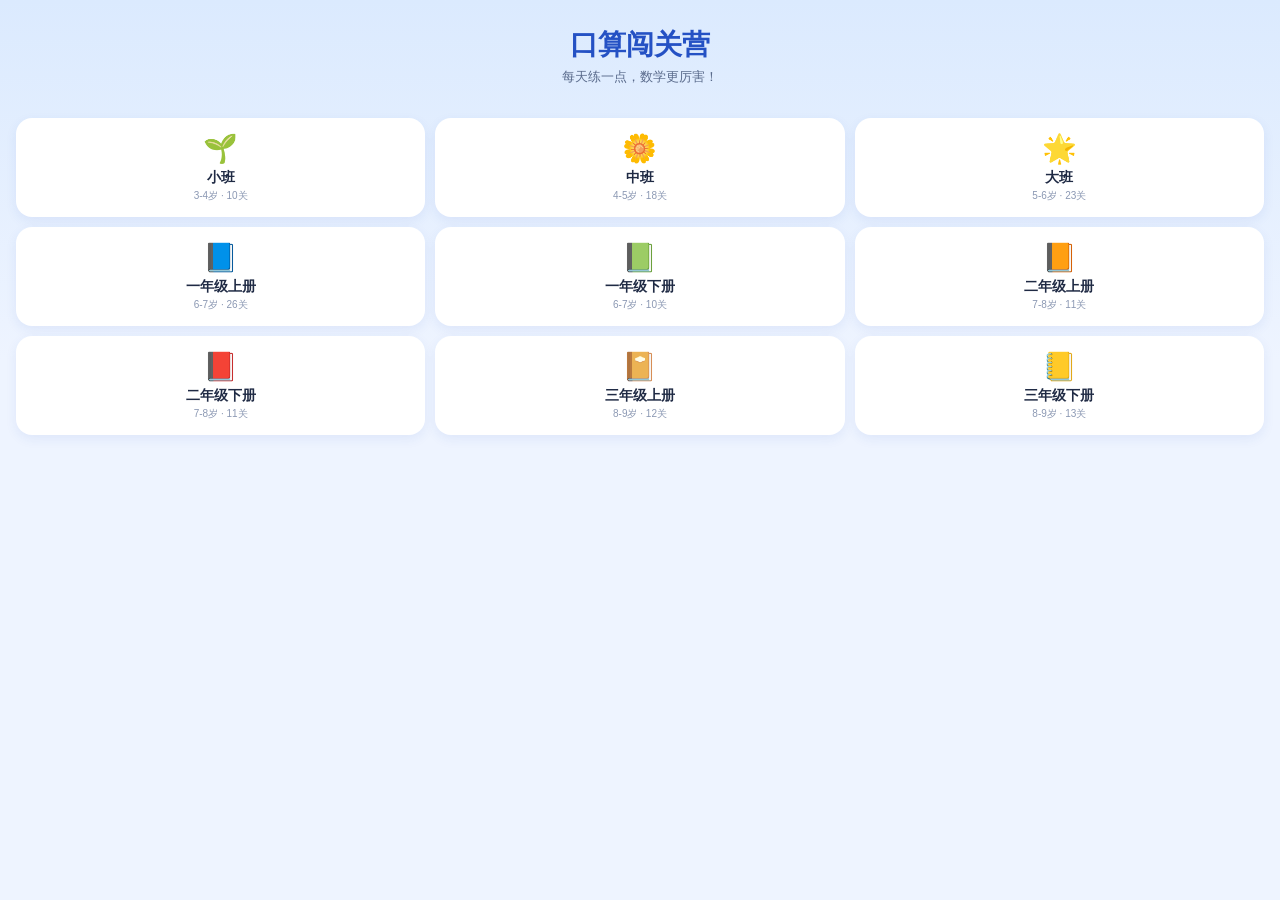
==== commit f59773d2: "Add files via upload" ====
--- a/口算闯关营-index.html
+++ b/口算闯关营-index.html
@@ -65,10 +65,14 @@
 
 /* 选择题块 */
 #choice-block { flex-shrink:0; display:none; grid-template-columns:repeat(2,1fr); gap:10px; padding:8px 16px max(14px,env(safe-area-inset-bottom)); }
-.choice-opt { min-height:64px; border-radius:16px; background:#fff; font-size:22px; font-weight:700; box-shadow:0 3px 10px rgba(36,81,196,.1); padding:8px; }
+.choice-opt { min-height:64px; border-radius:16px; background:#fff; font-size:22px; font-weight:700; box-shadow:0 3px 10px rgba(36,81,196,.1); padding:8px; display:flex; align-items:center; justify-content:center; }
+.choice-opt.has-visual { min-height:96px; }
 .choice-opt:disabled { opacity:.85; }
 .choice-opt.opt-correct { background:#dcfce7; border:2px solid #16a34a; }
 .choice-opt.opt-wrong { background:#fee2e2; border:2px solid #dc2626; }
+.question-card svg { max-width:100%; }
+.money-chip { background:linear-gradient(135deg,#fef3c7,#fde68a); border:2.5px solid #d97706; border-radius:12px; padding:10px 16px; font-size:22px; font-weight:800; color:#92400e; display:inline-flex; align-items:baseline; gap:3px; }
+.money-unit { font-size:13px; font-weight:700; }
 
 /* 幼儿园模式：更轻松可爱的配色 */
 body.kg-mode .question-card { background:#fffdf5; }
@@ -265,6 +269,48 @@
 function genMixPool(max, opts = {}) {
   return shuffle([...genAddPool(max, opts), ...genSubPool(max, opts)]);
 }
+
+// 整十数加减整十数
+function genTensAddPool(max) {
+  const pool = [];
+  for (let a = 10; a <= max; a += 10) for (let b = 10; b <= max; b += 10) {
+    if (a + b <= max) pool.push(makeArith(a, '+', b, a + b));
+  }
+  return pool;
+}
+function genTensSubPool(max) {
+  const pool = [];
+  for (let a = 20; a <= max; a += 10) for (let b = 10; b <= a; b += 10) {
+    pool.push(makeArith(a, '-', b, a - b));
+  }
+  return pool;
+}
+// 两位数加减一位数（默认不进位/不退位，符合一下册教材顺序）
+function genTwoOneAddPool(max, opts = {}) {
+  const { mustCarry = false } = opts;
+  const pool = [];
+  for (let a = 10; a <= 99; a++) for (let b = 1; b <= 9; b++) {
+    const sum = a + b;
+    if (sum > max) continue;
+    const carries = (a % 10 + b) >= 10;
+    if (mustCarry && !carries) continue;
+    if (!mustCarry && carries) continue;
+    pool.push(makeArith(a, '+', b, sum));
+  }
+  return pool;
+}
+function genTwoOneSubPool(max, opts = {}) {
+  const { mustBorrow = false } = opts;
+  const pool = [];
+  for (let a = 10; a <= max; a++) for (let b = 1; b <= 9; b++) {
+    if (b > a) continue;
+    const borrows = (a % 10) < b;
+    if (mustBorrow && !borrows) continue;
+    if (!mustBorrow && borrows) continue;
+    pool.push(makeArith(a, '-', b, a - b));
+  }
+  return pool;
+}
 // 生成一个"取N题"的关卡内容函数（返回array，供 getLevelContent 调用）
 function arithLevel(poolFn, count) {
   return () => pick(poolFn(), count);
@@ -279,7 +325,62 @@
 function starsStr(n) { return '⭐'.repeat(n); }
 function applesStr(n) { return '🍎'.repeat(n); }
 
-window.KS = { shuffle, pick, randInt, makeArith, genAddPool, genSubPool, genMixPool, arithLevel, makeChoice, starsStr, applesStr };
+// ===== 可视化组件（钟表/分数/人民币/图形），用于替代纯文字/emoji的题目呈现 =====
+function clockSVG(hour, minute) {
+  const h = hour % 12;
+  const hourAngle = h * 30 + minute * 0.5 - 90;
+  const minAngle = minute * 6 - 90;
+  const hx = 50 + 20 * Math.cos(hourAngle * Math.PI / 180);
+  const hy = 50 + 20 * Math.sin(hourAngle * Math.PI / 180);
+  const mx = 50 + 32 * Math.cos(minAngle * Math.PI / 180);
+  const my = 50 + 32 * Math.sin(minAngle * Math.PI / 180);
+  return `<svg viewBox="0 0 100 100" width="86" height="86">
+    <circle cx="50" cy="50" r="46" fill="#fff" stroke="#2451c4" stroke-width="4"/>
+    <text x="50" y="20" font-size="11" text-anchor="middle" fill="#1f2a44">12</text>
+    <text x="82" y="54" font-size="11" text-anchor="middle" fill="#1f2a44">3</text>
+    <text x="50" y="88" font-size="11" text-anchor="middle" fill="#1f2a44">6</text>
+    <text x="18" y="54" font-size="11" text-anchor="middle" fill="#1f2a44">9</text>
+    <line x1="50" y1="50" x2="${hx}" y2="${hy}" stroke="#1f2a44" stroke-width="4.5" stroke-linecap="round"/>
+    <line x1="50" y1="50" x2="${mx}" y2="${my}" stroke="#4f7dfb" stroke-width="3" stroke-linecap="round"/>
+    <circle cx="50" cy="50" r="3.5" fill="#1f2a44"/>
+  </svg>`;
+}
+function fractionSVG(num, den) {
+  const w = 64 / den;
+  let rects = '';
+  for (let i = 0; i < den; i++) {
+    const filled = i < num;
+    rects += `<rect x="${8 + i * w}" y="16" width="${w - 2}" height="32" fill="${filled ? '#4f7dfb' : '#eef4ff'}" stroke="#2451c4" stroke-width="2"/>`;
+  }
+  return `<svg viewBox="0 0 80 64" width="90" height="72">${rects}</svg>`;
+}
+function moneyChip(value, unit) {
+  const u = unit || '元';
+  const prefix = u === '元' ? '¥' : '';
+  return `<div class="money-chip">${prefix}${value}<span class="money-unit">${u}</span></div>`;
+}
+const SHAPE_PATHS = {
+  circle: '<circle cx="40" cy="40" r="32"/>',
+  square: '<rect x="10" y="10" width="60" height="60"/>',
+  triangle: '<polygon points="40,8 74,70 6,70"/>',
+  rectangle: '<rect x="6" y="20" width="68" height="40"/>',
+  pentagon: '<polygon points="40,6 74,30 61,70 19,70 6,30"/>',
+};
+function shapeSVG(shape, color) {
+  return `<svg viewBox="0 0 80 80" width="60" height="60"><g fill="${color || '#4f7dfb'}">${SHAPE_PATHS[shape] || ''}</g></svg>`;
+}
+function renderVisual(v) {
+  if (!v) return '';
+  if (v.type === 'clock') return clockSVG(v.hour, v.minute);
+  if (v.type === 'fraction') return fractionSVG(v.num, v.den);
+  if (v.type === 'money') return moneyChip(v.value, v.unit);
+  if (v.type === 'shape') return shapeSVG(v.shape, v.color);
+  return '';
+}
+
+window.KS = { shuffle, pick, randInt, makeArith, genAddPool, genSubPool, genMixPool,
+  genTensAddPool, genTensSubPool, genTwoOneAddPool, genTwoOneSubPool,
+  arithLevel, makeChoice, starsStr, applesStr, renderVisual };
 
 
 // ===== 幼儿园阶段关卡内容 =====
@@ -289,11 +390,11 @@
   // ---------- 小班 10关 ----------
   const XIAOBAN = [
     { name: '形状小侦探', content: () => [
-      makeChoice('请找出圆形', '请找出圆形', [{label:'⚪',correct:true},{label:'⬜'},{label:'🔺'}]),
-      makeChoice('请找出方形', '请找出方形', [{label:'🔺'},{label:'⬜',correct:true},{label:'⚪'}]),
-      makeChoice('请找出三角形', '请找出三角形', [{label:'⬜'},{label:'⚪'},{label:'🔺',correct:true}]),
-      makeChoice('请找出圆形', '请找出圆形', [{label:'🔺'},{label:'⚪',correct:true},{label:'⬜'}]),
-      makeChoice('请找出方形', '请找出方形', [{label:'⚪'},{label:'🔺'},{label:'⬜',correct:true}]),
+      makeChoice('请找出圆形', '请找出圆形', [{visual:{type:'shape',shape:'circle'},correct:true},{visual:{type:'shape',shape:'square'}},{visual:{type:'shape',shape:'triangle'}}]),
+      makeChoice('请找出方形', '请找出方形', [{visual:{type:'shape',shape:'triangle'}},{visual:{type:'shape',shape:'square'},correct:true},{visual:{type:'shape',shape:'circle'}}]),
+      makeChoice('请找出三角形', '请找出三角形', [{visual:{type:'shape',shape:'square'}},{visual:{type:'shape',shape:'circle'}},{visual:{type:'shape',shape:'triangle'},correct:true}]),
+      makeChoice('请找出圆形', '请找出圆形', [{visual:{type:'shape',shape:'triangle'}},{visual:{type:'shape',shape:'circle'},correct:true},{visual:{type:'shape',shape:'square'}}]),
+      makeChoice('请找出方形', '请找出方形', [{visual:{type:'shape',shape:'circle'}},{visual:{type:'shape',shape:'triangle'}},{visual:{type:'shape',shape:'square'},correct:true}]),
     ]},
     { name: '大小比一比', content: () => [
       makeChoice('哪个更大呀', '哪个更大呀', [{label:'🍎',size:64,correct:true},{label:'🍎',size:26}]),
@@ -466,15 +567,23 @@
       makeChoice('哪个是正方体', '哪个是正方体', [{label:'⚽'},{label:'🎲',correct:true},{label:'🥫'}]),
       makeChoice('哪个是圆柱体', '哪个是圆柱体', [{label:'🥫',correct:true},{label:'🎲'},{label:'⚽'}]),
     ]},
-    { name: '时间小主人', content: () => [
-      makeChoice('时针指8分针指12，是几点', '时针指着8，分针指着12，是几点', [{label:'8点',correct:true},{label:'12点'},{label:'8点半'}]),
-      makeChoice('时针指3分针指12，是几点', '时针指着3，分针指着12，是几点', [{label:'12点'},{label:'3点',correct:true},{label:'9点'}]),
-      makeChoice('时针指6分针指12，是几点', '时针指着6，分针指着12，是几点', [{label:'6点',correct:true},{label:'12点'},{label:'9点'}]),
-    ]},
+    { name: '时间小主人', content: () => [1,3,6,9].map(h => {
+      const q = makeChoice(`现在几点`, `现在是几点`, [
+        {label:`${h}点`,correct:true},{label:`${h===12?1:h+1}点`},{label:'12点'}
+      ]);
+      q.promptVisual = { type: 'clock', hour: h, minute: 0 };
+      return q;
+    })},
     { name: '小小采购员', content: () => [
-      makeChoice('买1元的东西，应该用哪张钱', '买1元的东西，应该用哪张钱', [{label:'1元',correct:true},{label:'5元'},{label:'10元'}]),
-      makeChoice('买5元的东西，应该用哪张钱', '买5元的东西，应该用哪张钱', [{label:'1元'},{label:'5元',correct:true},{label:'10元'}]),
-      makeChoice('两张1元合起来是多少钱', '两张1元合起来是多少钱', [{label:'1元'},{label:'2元',correct:true},{label:'10元'}]),
+      makeChoice('买1元的东西，应该用哪张钱', '买1元的东西，应该用哪张钱', [
+        {visual:{type:'money',value:1},correct:true},{visual:{type:'money',value:5}},{visual:{type:'money',value:10}}
+      ]),
+      makeChoice('买5元的东西，应该用哪张钱', '买5元的东西，应该用哪张钱', [
+        {visual:{type:'money',value:1}},{visual:{type:'money',value:5},correct:true},{visual:{type:'money',value:10}}
+      ]),
+      makeChoice('买10元的东西，应该用哪张钱', '买10元的东西，应该用哪张钱', [
+        {visual:{type:'money',value:5}},{visual:{type:'money',value:1}},{visual:{type:'money',value:10},correct:true}
+      ]),
     ]},
     { name: '看图列式', content: () => [
       makeChoice(`${applesStr(3)}和${applesStr(2)}合起来，用什么算式`, '3个苹果和2个苹果合起来，用什么算式', [{label:'3+2',correct:true},{label:'3-2'},{label:'2-3'}]),
@@ -574,11 +683,13 @@
     )},
     { name: '20以内不进位加法', content: arithLevel(() => genAddPool(20, {noCarry:true, minSum:11}), 15) },
     { name: '20以内不退位减法', content: arithLevel(() => genSubPool(20, {noBorrow:true, minA:11}), 15) },
-    { name: '认识钟表(整点)', content: () => [1,3,6,9,12].map(h =>
-      makeChoice(`时针指${h}分针指12，是几点`, `时针指着${h}，分针指着12，是几点`, shuffle([
+    { name: '认识钟表(整点)', content: () => [1,3,6,9,12].map(h => {
+      const q = makeChoice(`现在几点`, `现在是几点`, shuffle([
         {label:`${h}点`,correct:true},{label:`${h===12?1:h+1}点`},{label:'12点'}
-      ]))
-    )},
+      ]));
+      q.promptVisual = { type: 'clock', hour: h, minute: 0 };
+      return q;
+    })},
     { name: '20以内进位加法', content: arithLevel(() => genAddPool(20, {mustCarry:true}), 15) },
     { name: '综合复习', content: () => pick([
         ...genMixPool(20,{minA:6}).slice(0,20)
@@ -600,6 +711,373 @@
 })();
 
 
+// ===== 一年级下册关卡内容 =====
+(function () {
+  const { makeChoice, randInt, arithLevel, genSubPool, genTensAddPool, genTensSubPool,
+    genTwoOneAddPool, genTwoOneSubPool, shuffle, pick } = window.KS;
+
+  const Y1S2 = [
+    { name: '20以内退位减法', content: arithLevel(() => genSubPool(20, { noBorrow: false, minA: 11 }), 15) },
+    { name: '100以内数的认识', content: () => shuffle(Array.from({length:80},(_,i)=>i+20)).slice(0,7).map(n =>
+      makeChoice(`这是数字几：${n}`, '这是数字几', shuffle([
+        {label:String(n),correct:true},{label:String(n-1)},{label:String(n+2)}
+      ]))
+    )},
+    { name: '数的大小比较', content: () => Array.from({length:6},() => {
+      const a = randInt(10,99), b = randInt(10,99);
+      return makeChoice(`${a} 和 ${b} 比，哪个符号对`, `${a}和${b}比大小，选哪个符号`, [
+        {label:'>',correct:a>b},{label:'<',correct:a<b},{label:'=',correct:a===b}
+      ]);
+    })},
+    { name: '认识人民币', content: () => [
+      makeChoice('1元=多少角', '1元等于多少角', [{label:'10角',correct:true},{label:'1角'},{label:'100角'}]),
+      makeChoice('哪张是1角', '哪张是1角', [
+        {visual:{type:'money',value:1,unit:'角'},correct:true},{visual:{type:'money',value:1,unit:'元'}},{visual:{type:'money',value:1,unit:'分'}}
+      ]),
+      makeChoice('1角=多少分', '1角等于多少分', [{label:'10分',correct:true},{label:'1分'},{label:'100分'}]),
+    ]},
+    { name: '小小收银员', content: () => Array.from({length:5},() => {
+      const a = randInt(1,5), b = randInt(1,5);
+      return makeChoice(`${a}元和${b}元合起来是多少钱`, `${a}元和${b}元合起来是多少钱`, shuffle([
+        {label:`${a+b}元`,correct:true},{label:`${a+b+1}元`},{label:`${Math.max(1,a+b-1)}元`}
+      ]));
+    })},
+    { name: '整十加减法', content: arithLevel(() => [...genTensAddPool(100), ...genTensSubPool(100)], 15) },
+    { name: '两位数加减一', content: arithLevel(() => [...genTwoOneAddPool(100), ...genTwoOneSubPool(100)], 15) },
+    { name: '平面图形', content: () => [
+      makeChoice('哪个是长方形', '哪个是长方形', [
+        {visual:{type:'shape',shape:'rectangle'},correct:true},{visual:{type:'shape',shape:'square'}},{visual:{type:'shape',shape:'triangle'}}
+      ]),
+      makeChoice('哪个是正方形', '哪个是正方形', [
+        {visual:{type:'shape',shape:'rectangle'}},{visual:{type:'shape',shape:'square'},correct:true},{visual:{type:'shape',shape:'circle'}}
+      ]),
+      makeChoice('哪个是五边形', '哪个是五边形', [
+        {visual:{type:'shape',shape:'pentagon'},correct:true},{visual:{type:'shape',shape:'triangle'}},{visual:{type:'shape',shape:'square'}}
+      ]),
+      makeChoice('哪个是圆形', '哪个是圆形', [
+        {visual:{type:'shape',shape:'circle'},correct:true},{visual:{type:'shape',shape:'rectangle'}},{visual:{type:'shape',shape:'square'}}
+      ]),
+    ]},
+    { name: '找规律', content: () => [
+      makeChoice('10，20，30，（ ）', '10、20、30，空格填几', [{label:'40',correct:true},{label:'35'},{label:'50'}]),
+      makeChoice('5，10，15，（ ）', '5、10、15，空格填几(每次+5)', [{label:'25'},{label:'20',correct:true},{label:'18'}]),
+      makeChoice('🔴🔺🔴🔺（ ）下一个是什么', 'ABAB规律，下一个是什么', [{label:'🔴',correct:true},{label:'🔺'}]),
+    ]},
+    { name: '一年级下册通关', content: arithLevel(() => [...genTwoOneAddPool(100), ...genTwoOneSubPool(100), ...genTensAddPool(100)], 15) },
+  ];
+
+  window.KS_Y1S2_CONTENT = Y1S2;
+})();
+
+
+// ===== 二年级上下册关卡内容 =====
+(function () {
+  const { makeChoice, randInt, arithLevel, genAddPool, genSubPool, genMixPool, shuffle, pick, makeArith } = window.KS;
+
+  // 乘法（表内2-9）
+  function genMulPool(minTable, maxTable) {
+    const pool = [];
+    for (let a = minTable; a <= maxTable; a++) for (let b = 1; b <= 9; b++) {
+      pool.push({ type: 'arith', expression: `${a} × ${b} = ?`, answer: a * b, speechText: `${a}乘${b}等于多少` });
+    }
+    return pool;
+  }
+  // 除法（表内，被除数=乘积，确保整除）
+  function genDivPool(minTable, maxTable) {
+    const pool = [];
+    for (let a = minTable; a <= maxTable; a++) for (let b = 1; b <= 9; b++) {
+      const dividend = a * b;
+      pool.push({ type: 'arith', expression: `${dividend} ÷ ${a} = ?`, answer: b, speechText: `${dividend}除以${a}等于多少` });
+    }
+    return pool;
+  }
+  // 有余数除法
+  function genDivRemainderPool(max) {
+    const pool = [];
+    for (let divisor = 2; divisor <= 9; divisor++) {
+      for (let quotient = 1; quotient <= 9; quotient++) {
+        for (let r = 1; r < divisor; r++) {
+          const dividend = divisor * quotient + r;
+          if (dividend > max) continue;
+          pool.push({ type: 'arith', expression: `${dividend} ÷ ${divisor} = ? ...余?`, answer: quotient,
+            speechText: `${dividend}除以${divisor}商几`, note: `余${r}` });
+        }
+      }
+    }
+    return pool;
+  }
+
+  const Y2S1 = [
+    { name: '测量长度', content: () => [
+      makeChoice('测量铅笔长度用什么单位', '测量铅笔长度用什么单位比较合适', [{label:'厘米',correct:true},{label:'米'},{label:'千克'}]),
+      makeChoice('测量教室长度用什么单位', '测量教室长度用什么单位比较合适', [{label:'厘米'},{label:'米',correct:true},{label:'克'}]),
+      makeChoice('1米=多少厘米', '1米等于多少厘米', [{label:'100厘米',correct:true},{label:'10厘米'},{label:'1000厘米'}]),
+    ]},
+    { name: '进位加法', content: arithLevel(() => genAddPool(100, {minA:10, mustCarry:true}), 16) },
+    { name: '退位减法', content: arithLevel(() => genSubPool(100, {minA:10}).filter(q=>{
+        const [a,b] = q.expression.match(/\d+/g).map(Number); return (a%10) < (b%10);
+      }), 16) },
+    { name: '加减混合', content: arithLevel(() => genMixPool(100, {minA:10}), 16) },
+    { name: '认识角', content: () => [
+      makeChoice('哪个是直角', '哪个是直角', [{label:'⊾',correct:true},{label:'∠'},{label:'〜'}]),
+      makeChoice('角有几条边', '角有几条边', [{label:'1条'},{label:'2条',correct:true},{label:'3条'}]),
+    ]},
+    { name: '2-6乘法口诀', content: arithLevel(() => genMulPool(2,6), 16) },
+    { name: '7-9乘法口诀', content: arithLevel(() => genMulPool(7,9), 16) },
+    { name: '乘加乘减', content: arithLevel(() => {
+        const pool = [];
+        for (let a=2;a<=9;a++) for (let b=1;b<=9;b++) for (const op of ['+','-']) {
+          const mul = a*b; const c = randInt(1,5);
+          const ans = op==='+' ? mul+c : mul-c;
+          if (ans < 0) continue;
+          pool.push({type:'arith', expression:`${a} × ${b} ${op} ${c} = ?`, answer:ans, speechText:`${a}乘${b}${op==='+'?'加':'减'}${c}等于多少`});
+        }
+        return pool;
+      }, 14) },
+    { name: '从不同方向看', content: () => [
+      makeChoice('从正面看杯子是什么形状', '从正面看杯子大概是什么形状', [{label:'长方形',correct:true},{label:'三角形'}]),
+      makeChoice('从上面看球是什么形状', '从上面看球是什么形状', [{label:'圆形',correct:true},{label:'方形'}]),
+    ]},
+    { name: '几时几分', content: () => [15,30,45].flatMap(min => [3,6,9].map(h =>
+      makeChoice(`时针接近${h}分针指${min===15?3:min===30?6:9}，是几时${min}分`, `大约是${h}时${min}分`, [
+        {label:`${h}时${min}分`,correct:true},{label:`${h+1}时${min}分`},{label:`${h}时`}
+      ])
+    )).slice(0,6)},
+    { name: '二年级上册通关', content: arithLevel(() => [...genMulPool(2,9), ...genMixPool(100,{minA:10})], 16) },
+  ];
+
+  const Y2S2 = [
+    { name: '统计小能手', content: () => [
+      makeChoice('🍎🍎🍎🍌🍌 苹果比香蕉多几个', '苹果比香蕉多几个', [{label:'1个',correct:true},{label:'2个'},{label:'3个'}]),
+      makeChoice('🍎🍎🍌🍌🍌 香蕉比苹果多几个', '香蕉比苹果多几个', [{label:'0个'},{label:'1个',correct:true},{label:'2个'}]),
+    ]},
+    { name: '2-6除法', content: arithLevel(() => genDivPool(2,6), 16) },
+    { name: '7-9除法', content: arithLevel(() => genDivPool(7,9), 16) },
+    { name: '两步混合运算', content: arithLevel(() => {
+        const pool = [];
+        for (let a=1;a<=9;a++) for (let b=1;b<=9;b++) for (let c=1;c<=9;c++) {
+          const mul = a*b; const ans = mul + c;
+          if (ans > 100) continue;
+          pool.push({type:'arith', expression:`${a} × ${b} + ${c} = ?`, answer:ans, speechText:`${a}乘${b}加${c}等于多少`});
+        }
+        return pool;
+      }, 14) },
+    { name: '有余数除法', content: arithLevel(() => genDivRemainderPool(80), 14) },
+    { name: '万以内数的认识', content: () => [1200,3500,6800,9999,4321].map(n =>
+      makeChoice(`这是数字几：${n}`, `这是数字${n}`, [{label:String(n),correct:true},{label:String(n-100)},{label:String(n+100)}])
+    )},
+    { name: '万以内数的读写', content: () => [
+      makeChoice('3005中间的0读不读', '3005这个数中间的0要不要读出来', [{label:'要读',correct:true},{label:'不读'}]),
+      makeChoice('哪个数更大：2999和3000', '2999和3000哪个更大', [{label:'2999'},{label:'3000',correct:true}]),
+    ]},
+    { name: '万以内加减', content: arithLevel(() => {
+        const pool = [];
+        for (let i=0;i<400;i++){
+          const a = randInt(100,3000), b = randInt(100,3000);
+          const op = Math.random()>0.5?'+':'-';
+          const x=Math.max(a,b), y=Math.min(a,b);
+          const ans = op==='+' ? a+b : x-y;
+          if (ans>9999) continue;
+          pool.push(op==='+' ? makeArith(a,'+',b,ans) : makeArith(x,'-',y,ans));
+        }
+        return pool;
+      }, 14) },
+    { name: '图形运动', content: () => [
+      makeChoice('把图形往右移叫什么', '图形往右移动叫什么', [{label:'平移',correct:true},{label:'旋转'},{label:'对称'}]),
+      makeChoice('图形绕一个点转叫什么', '图形绕一个点转叫什么', [{label:'平移'},{label:'旋转',correct:true},{label:'对称'}]),
+      makeChoice('蝴蝶两边一样叫什么', '蝴蝶左右两边一样，这叫什么', [{label:'轴对称',correct:true},{label:'平移'}]),
+    ]},
+    { name: '克和千克', content: () => [
+      makeChoice('1千克=多少克', '1千克等于多少克', [{label:'1000克',correct:true},{label:'100克'},{label:'10克'}]),
+      makeChoice('一个苹果大约多重', '一个苹果大约多重', [{label:'200克',correct:true},{label:'200千克'}]),
+      makeChoice('一袋大米大约多重', '一袋大米大约多重', [{label:'5克'},{label:'5千克',correct:true}]),
+    ]},
+    { name: '二年级下册通关', content: arithLevel(() => [...genDivPool(2,9)], 16) },
+  ];
+
+  window.KS_Y2S1_CONTENT = Y2S1;
+  window.KS_Y2S2_CONTENT = Y2S2;
+})();
+
+
+// ===== 三年级上下册关卡内容 =====
+(function () {
+  const { makeChoice, randInt, arithLevel, genAddPool, genSubPool, genMixPool, shuffle, pick, makeArith } = window.KS;
+
+  function genBigAddPool(min, max) {
+    const pool = [];
+    for (let i = 0; i < 400; i++) {
+      const a = randInt(min, max), b = randInt(min, max);
+      const s = a + b;
+      if (s <= 9999) pool.push(makeArith(a, '+', b, s));
+    }
+    return pool;
+  }
+  function genBigSubPool(min, max) {
+    const pool = [];
+    for (let i = 0; i < 400; i++) {
+      const a = randInt(min, max), b = randInt(min, max);
+      const x = Math.max(a, b), y = Math.min(a, b);
+      pool.push(makeArith(x, '-', y, x - y));
+    }
+    return pool;
+  }
+  function genMul1Pool(min, max) {
+    const pool = [];
+    for (let a = min; a <= max; a++) for (let b = 1; b <= 9; b++) {
+      pool.push({ type: 'arith', expression: `${a} × ${b} = ?`, answer: a * b, speechText: `${a}乘${b}等于多少` });
+    }
+    return pool;
+  }
+  function genDiv1Pool(minQuot, maxQuot, exact = true) {
+    const pool = [];
+    for (let divisor = 2; divisor <= 9; divisor++) {
+      for (let q = minQuot; q <= maxQuot; q++) {
+        const dividend = divisor * q;
+        if (dividend > 999) continue;
+        pool.push({ type: 'arith', expression: `${dividend} ÷ ${divisor} = ?`, answer: q, speechText: `${dividend}除以${divisor}等于多少` });
+      }
+    }
+    return pool;
+  }
+  function genTwoTwoMulPool() {
+    const pool = [];
+    for (let i = 0; i < 300; i++) {
+      const a = randInt(10, 99), b = randInt(10, 99);
+      if (a * b > 9999) continue;
+      pool.push(makeArith(a, '×', b, a * b));
+    }
+    return pool.map(q => ({ ...q, expression: q.expression.replace('×', '×') }));
+  }
+
+  const Y3S1 = [
+    { name: '时分秒', content: () => [
+      makeChoice('1分=多少秒', '1分等于多少秒', [{label:'60秒',correct:true},{label:'100秒'},{label:'10秒'}]),
+      makeChoice('1时=多少分', '1时等于多少分', [{label:'60分',correct:true},{label:'100分'},{label:'12分'}]),
+      makeChoice('半小时是多少分钟', '半小时是多少分钟', [{label:'30分钟',correct:true},{label:'15分钟'}]),
+    ]},
+    { name: '万以内加法(二)', content: arithLevel(() => genBigAddPool(1000, 8000), 15) },
+    { name: '万以内减法(二)', content: arithLevel(() => genBigSubPool(1000, 8000), 15) },
+    { name: '测量单位', content: () => [
+      makeChoice('测量一根头发的粗细用什么单位', '测量一根头发的粗细用什么单位', [{label:'毫米',correct:true},{label:'千米'},{label:'吨'}]),
+      makeChoice('测量两城市间距离用什么单位', '测量两个城市之间的距离用什么单位', [{label:'厘米'},{label:'千米',correct:true},{label:'克'}]),
+      makeChoice('1千米=多少米', '1千米等于多少米', [{label:'1000米',correct:true},{label:'100米'}]),
+      makeChoice('大卡车载重用什么单位', '大卡车的载重量用什么单位比较合适', [{label:'克'},{label:'吨',correct:true}]),
+    ]},
+    { name: '倍的认识', content: () => Array.from({length:5},() => {
+      const b = randInt(2,5), times = randInt(2,4), a = b*times;
+      return makeChoice(`${a}是${b}的几倍`, `${a}是${b}的几倍`, shuffle([
+        {label:`${times}倍`,correct:true},{label:`${times+1}倍`},{label:`${Math.max(1,times-1)}倍`}
+      ]));
+    })},
+    { name: '多位数乘一位数', content: arithLevel(() => genMul1Pool(100, 300), 15) },
+    { name: '进位乘法', content: arithLevel(() => genMul1Pool(300, 600), 15) },
+    { name: '数字编码', content: () => [
+      makeChoice('身份证号里前面的数字表示什么', '身份证号码前面的数字一般表示什么', [{label:'地区',correct:true},{label:'姓名'}]),
+      makeChoice('车牌号里的字母通常代表什么', '车牌号里的字母通常代表什么', [{label:'省份/地区',correct:true},{label:'颜色'}]),
+    ]},
+    { name: '长方形和正方形', content: () => [
+      makeChoice('长方形对边怎么样', '长方形的对边怎么样', [{label:'相等',correct:true},{label:'不相等'}]),
+      makeChoice('正方形四条边怎么样', '正方形的四条边怎么样', [{label:'都相等',correct:true},{label:'不都相等'}]),
+      makeChoice('长5宽3的长方形周长是多少', '长5宽3的长方形周长是多少', [{label:'16',correct:true},{label:'15'},{label:'8'}]),
+    ]},
+    { name: '认识分数', content: () => [
+      (() => { const q = makeChoice('图中涂色部分是几分之几', '图中涂色部分是几分之几', [{label:'1/4',correct:true},{label:'4/1'},{label:'1/2'}]); q.promptVisual = {type:'fraction',num:1,den:4}; return q; })(),
+      (() => { const q = makeChoice('图中涂色部分是几分之几', '图中涂色部分是几分之几', [{label:'1/2',correct:true},{label:'2/1'},{label:'1/3'}]); q.promptVisual = {type:'fraction',num:1,den:2}; return q; })(),
+      (() => { const q = makeChoice('图中涂色部分是几分之几', '图中涂色部分是几分之几', [{label:'2/3',correct:true},{label:'3/2'},{label:'1/3'}]); q.promptVisual = {type:'fraction',num:2,den:3}; return q; })(),
+      makeChoice('哪个分数更大：1/2还是1/4', '1/2和1/4哪个更大', [{label:'1/2',correct:true},{label:'1/4'}]),
+    ]},
+    { name: '分数加减', content: () => [
+      (() => { const q = makeChoice('1/5 + 2/5 = ?', '5分之1加5分之2等于多少', [{label:'3/5',correct:true},{label:'3/10'},{label:'1/5'}]); q.promptVisual = {type:'fraction',num:3,den:5}; return q; })(),
+      makeChoice('3/7 - 1/7 = ?', '7分之3减7分之1等于多少', [{label:'2/7',correct:true},{label:'2/14'}]),
+      makeChoice('2/9 + 3/9 = ?', '9分之2加9分之3等于多少', [{label:'5/9',correct:true},{label:'5/18'}]),
+    ]},
+    { name: '三年级上册通关', content: arithLevel(() => [...genMul1Pool(100,500), ...genBigAddPool(1000,8000), ...genBigSubPool(1000,8000)], 16) },
+  ];
+
+  const Y3S2 = [
+    { name: '位置与方向', content: () => [
+      makeChoice('太阳升起的方向是', '太阳升起的方向是哪边', [{label:'东',correct:true},{label:'西'},{label:'南'}]),
+      makeChoice('地图上通常上面是哪个方向', '地图上通常上面是哪个方向', [{label:'北',correct:true},{label:'南'}]),
+      makeChoice('东的对面是哪个方向', '东的对面是哪个方向', [{label:'西',correct:true},{label:'南'}]),
+    ]},
+    { name: '除数是一位数', content: arithLevel(() => genDiv1Pool(10, 99), 16) },
+    { name: '商的秘密', content: arithLevel(() => {
+        const pool = [];
+        for (let divisor=2;divisor<=9;divisor++) for (let tens=1;tens<=9;tens++) {
+          const dividend = divisor*tens*10;
+          if (dividend>999) continue;
+          pool.push({type:'arith', expression:`${dividend} ÷ ${divisor} = ?`, answer:tens*10, speechText:`${dividend}除以${divisor}等于多少`});
+        }
+        return pool;
+      }, 14) },
+    { name: '复式统计表', content: () => [
+      makeChoice('复式统计表能同时比较几组数据', '复式统计表能同时比较几组数据', [{label:'两组或以上',correct:true},{label:'只能一组'}]),
+      makeChoice('统计表里表头一般写什么', '统计表里的表头一般写什么', [{label:'项目名称',correct:true},{label:'颜色'}]),
+    ]},
+    { name: '两位数乘两位数', content: arithLevel(() => genTwoTwoMulPool(), 14) },
+    { name: '面积单位', content: () => [
+      makeChoice('测量教室地面用什么面积单位', '测量教室地面面积用什么单位比较合适', [{label:'平方米',correct:true},{label:'平方千米'}]),
+      makeChoice('1平方米=多少平方分米', '1平方米等于多少平方分米', [{label:'100',correct:true},{label:'10'}]),
+    ]},
+    { name: '面积计算', content: () => Array.from({length:6},() => {
+      const l = randInt(3,9), w = randInt(2,8);
+      return makeChoice(`长${l}宽${w}的长方形面积是多少`, `长${l}宽${w}的长方形面积是多少`, shuffle([
+        {label:String(l*w),correct:true},{label:String(l*w+w)},{label:String((l+w)*2)}
+      ]));
+    })},
+    { name: '年月日', content: () => [
+      makeChoice('一年有多少个月', '一年有多少个月', [{label:'12个月',correct:true},{label:'10个月'}]),
+      makeChoice('闰年二月有多少天', '闰年二月有多少天', [{label:'29天',correct:true},{label:'28天'}]),
+      makeChoice('平年二月有多少天', '平年二月有多少天', [{label:'28天',correct:true},{label:'29天'}]),
+    ]},
+    { name: '24时计时法', content: () => [
+      (() => { const q = makeChoice('这个时间用24时计时法怎么表示（下午）', '下午3点用24时计时法是几时', [{label:'15时',correct:true},{label:'3时'}]); q.promptVisual = {type:'clock',hour:3,minute:0}; return q; })(),
+      (() => { const q = makeChoice('这个时间用24时计时法怎么表示（晚上）', '晚上8点用24时计时法是几时', [{label:'20时',correct:true},{label:'8时'}]); q.promptVisual = {type:'clock',hour:8,minute:0}; return q; })(),
+    ]},
+    { name: '认识小数', content: () => [
+      makeChoice('0.5读作什么', '0.5读作什么', [{label:'零点五',correct:true},{label:'五'}]),
+      makeChoice('哪个更大：0.7还是0.4', '0.7和0.4哪个更大', [{label:'0.7',correct:true},{label:'0.4'}]),
+      makeChoice('1元3角写成小数是多少元', '1元3角写成小数是多少元', [{label:'1.3元',correct:true},{label:'0.13元'}]),
+    ]},
+    { name: '小数加减', content: () => [
+      makeChoice('0.3 + 0.4 = ?', '零点三加零点四等于多少', [{label:'0.7',correct:true},{label:'0.34'}]),
+      makeChoice('0.8 - 0.5 = ?', '零点八减零点五等于多少', [{label:'0.3',correct:true},{label:'0.13'}]),
+      makeChoice('1.2 + 0.3 = ?', '一点二加零点三等于多少', [{label:'1.5',correct:true},{label:'1.23'}]),
+    ]},
+    { name: '搭配问题', content: () => [
+      makeChoice('2件上衣3条裤子，一共几种穿法', '2件上衣3条裤子搭配，一共几种穿法', [{label:'6种',correct:true},{label:'5种'}]),
+      makeChoice('3种饮料2种零食，一共几种搭配', '3种饮料2种零食搭配，一共几种', [{label:'6种',correct:true},{label:'5种'}]),
+    ]},
+    { name: '三年级下册通关', content: arithLevel(() => [...genDiv1Pool(10,99), ...genTwoTwoMulPool()], 16) },
+  ];
+
+  window.KS_Y3S1_CONTENT = Y3S1;
+  window.KS_Y3S2_CONTENT = Y3S2;
+})();
+
+
+// ===== 语音解锁（修复移动端语音无法播放的核心问题） =====
+// 原理：iOS Safari等移动浏览器要求语音合成必须由"用户直接点击"同步触发才允许播放，
+// 通过setTimeout等延迟触发的语音会被静默拦截。这里在用户进入App后的第一次点击时，
+// 同步播放一条几乎无声的语音来"解锁"，之后整个会话里延迟触发的语音也能正常播放。
+(function () {
+  let unlocked = false;
+  function unlockSpeech() {
+    if (unlocked) return;
+    unlocked = true;
+    if ('speechSynthesis' in window) {
+      try {
+        const u = new SpeechSynthesisUtterance(' ');
+        u.volume = 0.01;
+        window.speechSynthesis.speak(u);
+      } catch (e) {}
+    }
+  }
+  document.addEventListener('click', unlockSpeech, { once: true, capture: true });
+  document.addEventListener('touchend', unlockSpeech, { once: true, capture: true });
+})();
+
 class SpeechQueue {
   constructor() { this.queue = []; this.speaking = false; this.currentUtteranceId = 0; }
   stopAll() {
@@ -687,11 +1165,11 @@
   { id: 'zhongban', name: '中班', sub: '4-5岁', mode: 'kg', icon: '🌼', levels: window.KS_KG_CONTENT.ZHONGBAN },
   { id: 'daban', name: '大班', sub: '5-6岁', mode: 'kg', icon: '🌟', levels: window.KS_KG_CONTENT.DABAN },
   { id: 'y1s1', name: '一年级上册', sub: '6-7岁', mode: 'elem', icon: '📘', levels: window.KS_Y1S1_CONTENT },
-  { id: 'y1s2', name: '一年级下册', sub: '6-7岁', mode: 'elem', icon: '📗', levels: [], comingSoon: true, plannedCount: 10 },
-  { id: 'y2s1', name: '二年级上册', sub: '7-8岁', mode: 'elem', icon: '📙', levels: [], comingSoon: true, plannedCount: 11 },
-  { id: 'y2s2', name: '二年级下册', sub: '7-8岁', mode: 'elem', icon: '📕', levels: [], comingSoon: true, plannedCount: 11 },
-  { id: 'y3s1', name: '三年级上册', sub: '8-9岁', mode: 'elem', icon: '📔', levels: [], comingSoon: true, plannedCount: 12 },
-  { id: 'y3s2', name: '三年级下册', sub: '8-9岁', mode: 'elem', icon: '📒', levels: [], comingSoon: true, plannedCount: 13 },
+  { id: 'y1s2', name: '一年级下册', sub: '6-7岁', mode: 'elem', icon: '📗', levels: window.KS_Y1S2_CONTENT },
+  { id: 'y2s1', name: '二年级上册', sub: '7-8岁', mode: 'elem', icon: '📙', levels: window.KS_Y2S1_CONTENT },
+  { id: 'y2s2', name: '二年级下册', sub: '7-8岁', mode: 'elem', icon: '📕', levels: window.KS_Y2S2_CONTENT },
+  { id: 'y3s1', name: '三年级上册', sub: '8-9岁', mode: 'elem', icon: '📔', levels: window.KS_Y3S1_CONTENT },
+  { id: 'y3s2', name: '三年级下册', sub: '8-9岁', mode: 'elem', icon: '📒', levels: window.KS_Y3S2_CONTENT },
 ];
 function getStage(id) { return STAGES.find(s => s.id === id); }
 
@@ -862,15 +1340,23 @@
     setPlaceholder();
     window.speechQueue.speakImmediate(q.speechText, { rate: 1, pitch: 1 });
   } else {
-    card.textContent = q.promptText;
+    if (q.promptVisual) {
+      card.innerHTML = window.KS.renderVisual(q.promptVisual);
+    } else {
+      card.textContent = q.promptText;
+    }
     arithBlock.style.display = 'none';
     choiceBlock.style.display = 'grid';
     choiceBlock.innerHTML = '';
     q.options.forEach(opt => {
       const btn = document.createElement('button');
-      btn.className = 'choice-opt';
-      btn.style.fontSize = opt.size ? opt.size + 'px' : '';
-      btn.textContent = opt.label;
+      btn.className = 'choice-opt' + (opt.visual ? ' has-visual' : '');
+      if (opt.visual) {
+        btn.innerHTML = window.KS.renderVisual(opt.visual);
+      } else {
+        btn.style.fontSize = opt.size ? opt.size + 'px' : '';
+        btn.textContent = opt.label;
+      }
       btn.onclick = () => submitChoice(opt, btn);
       choiceBlock.appendChild(btn);
     });
